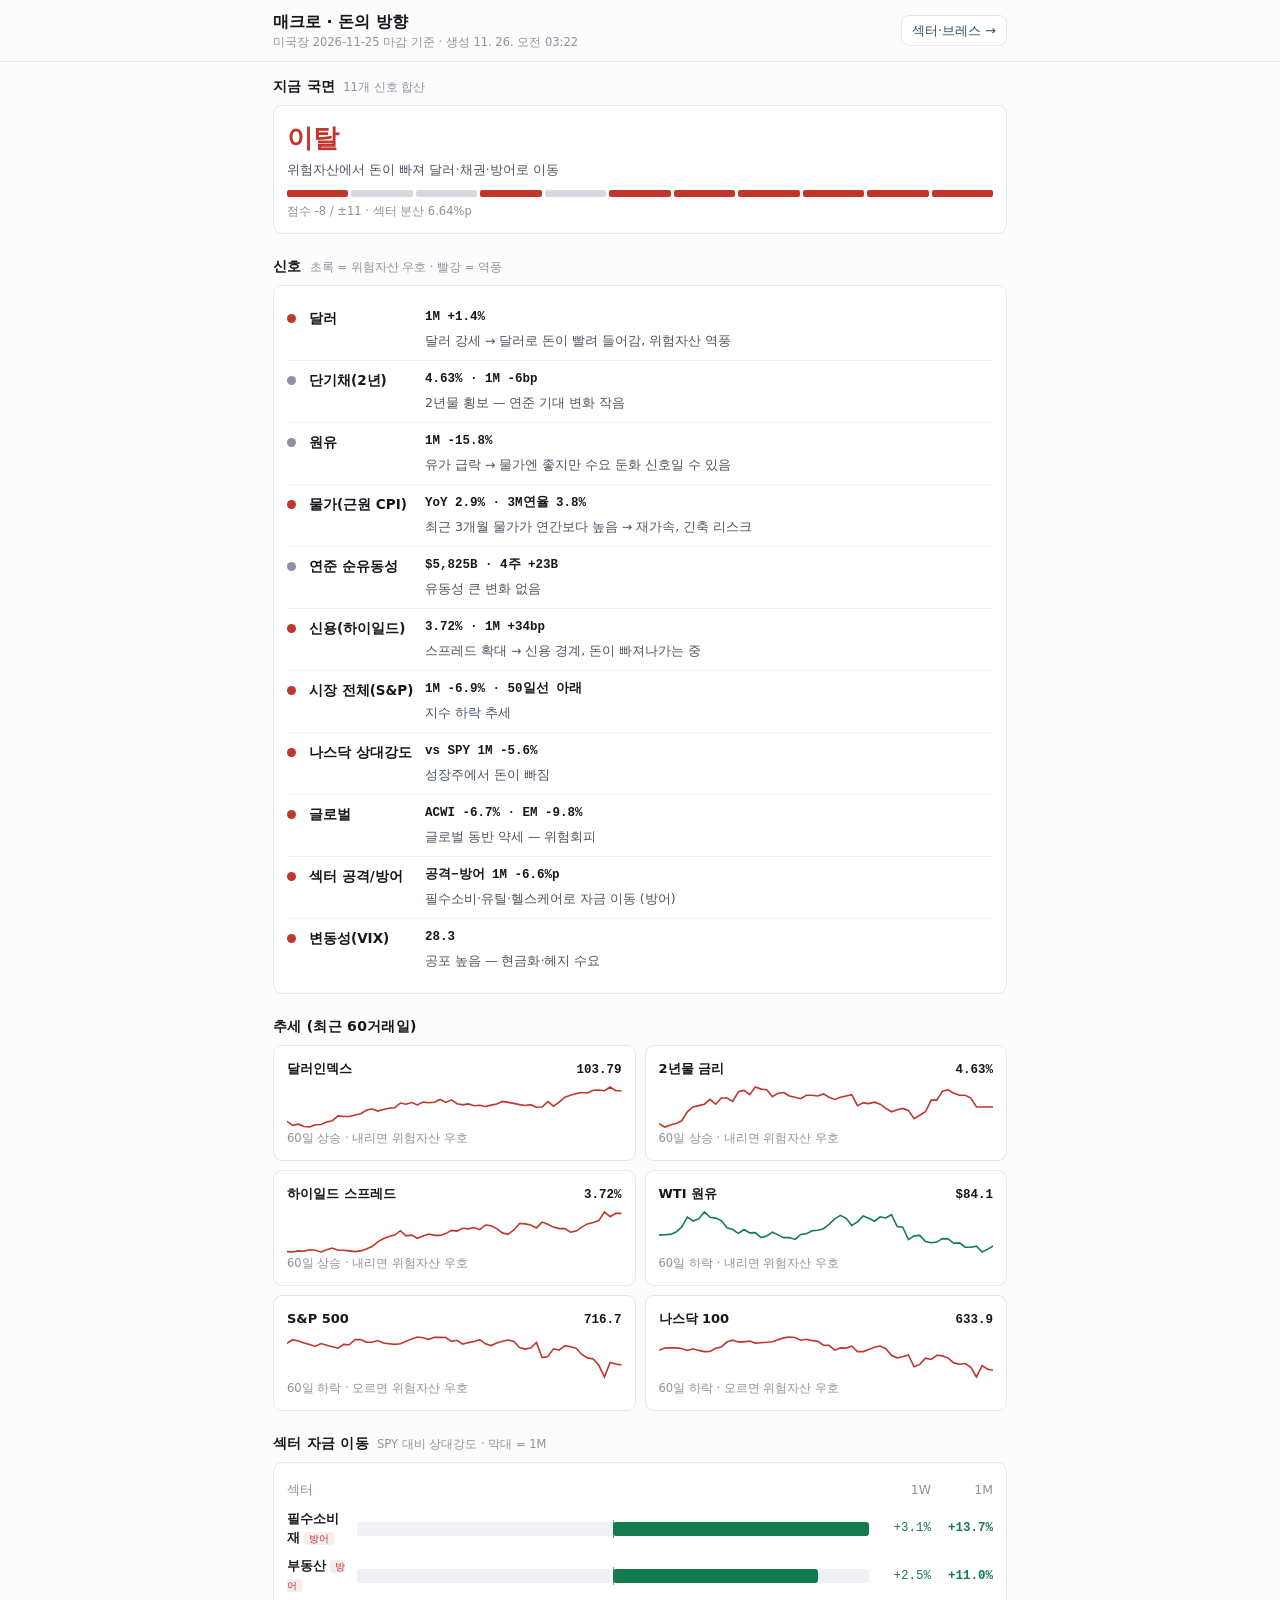
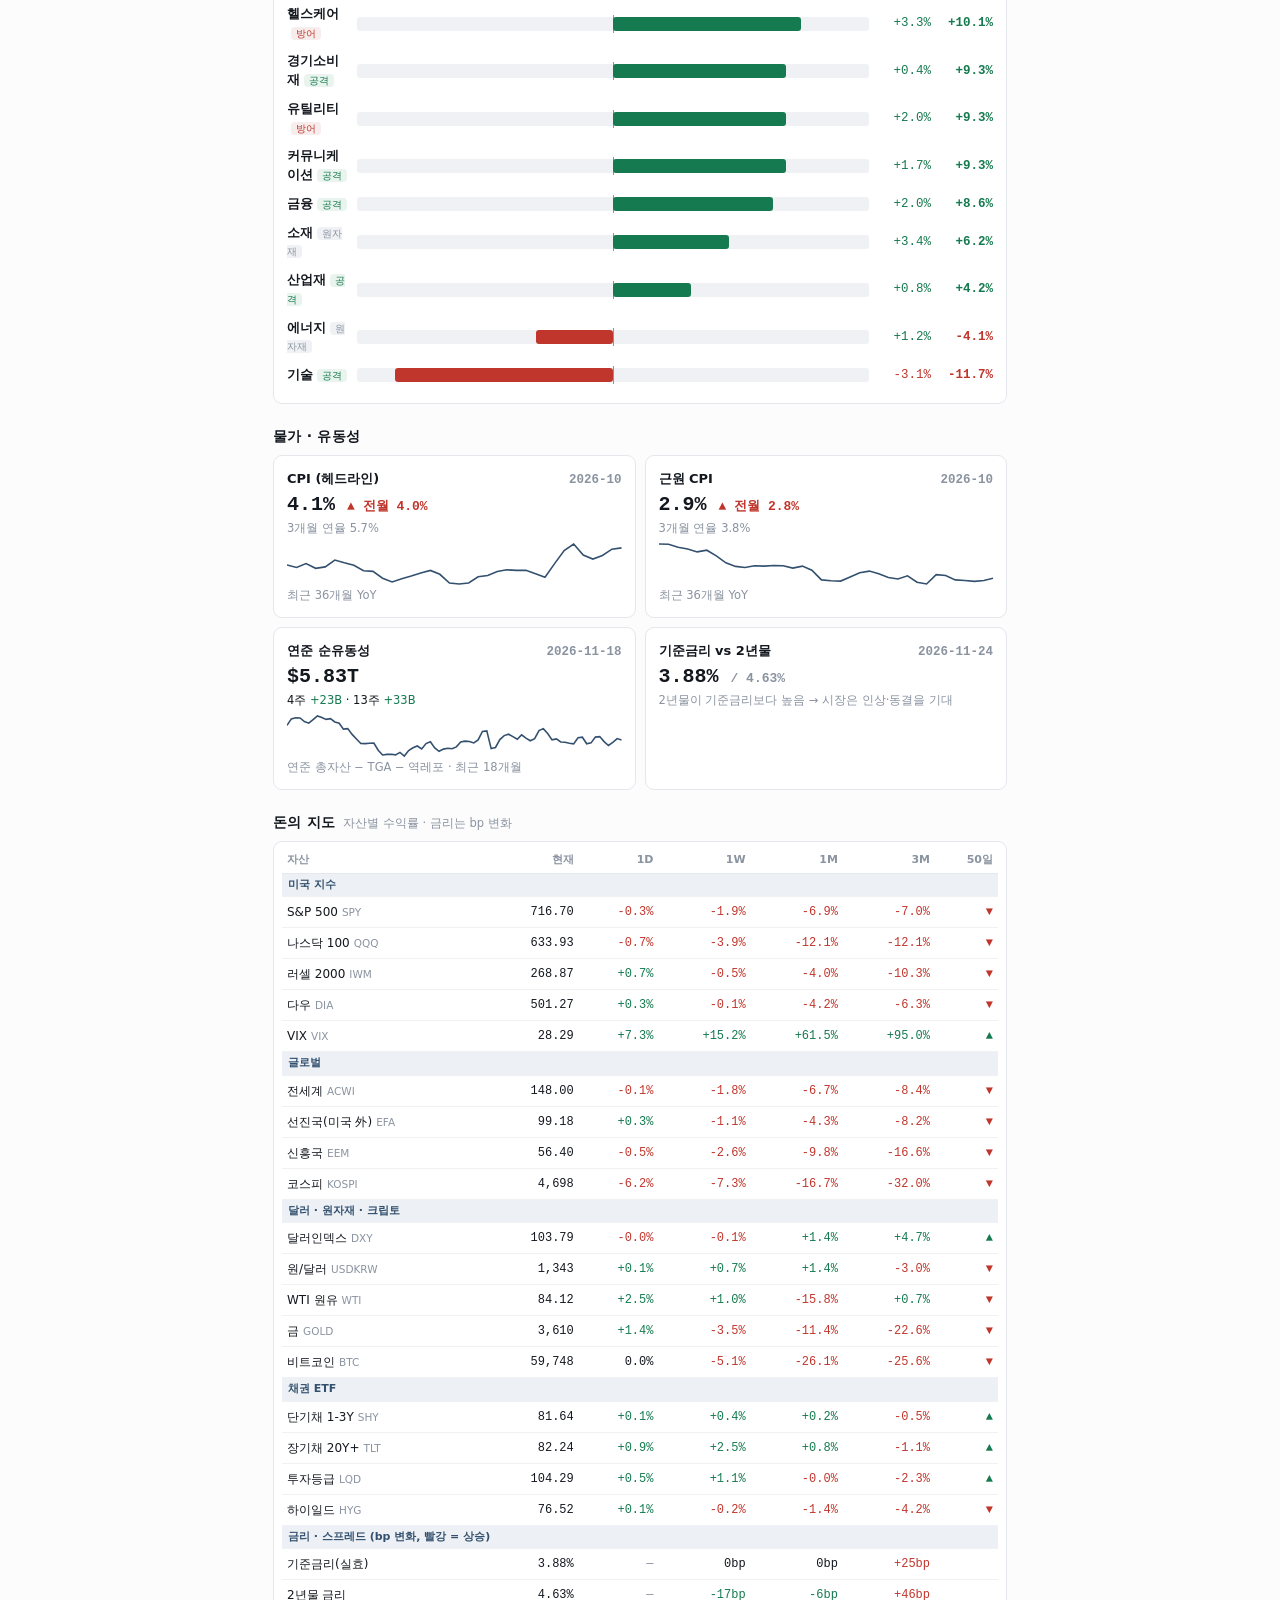
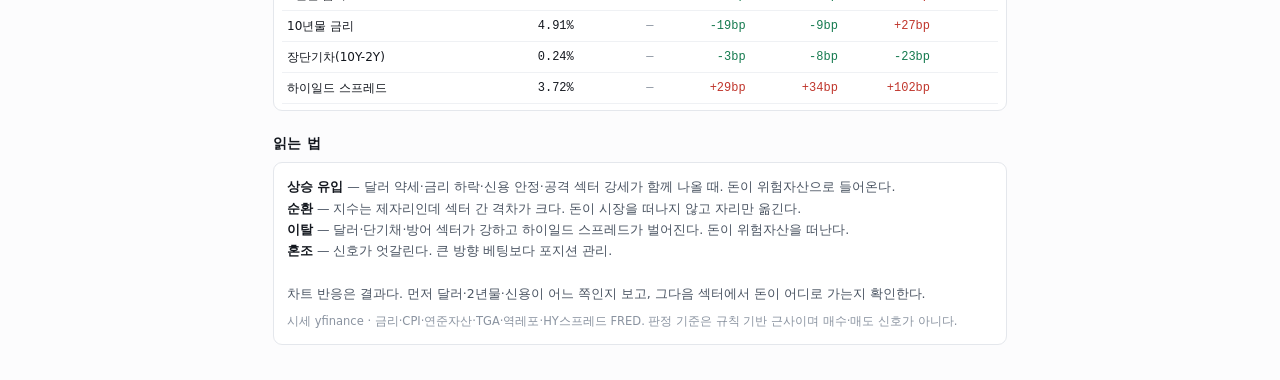
==== macro.html @ 8d8bc22a "매크로 · 돈의 방향 페이지 추가 (macro.html + macro_data.py)" ====
<!DOCTYPE html>
<html lang="ko">
<head>
<meta charset="utf-8">
<meta name="viewport" content="width=device-width, initial-scale=1, viewport-fit=cover">
<meta name="theme-color" content="#FCFCFD">
<title>매크로 · 돈의 방향</title>
<link rel="icon" href="./icon.svg" type="image/svg+xml">
<link rel="manifest" href="./manifest.json">
<link rel="apple-touch-icon" href="./apple-touch-icon.png">
<meta name="description" content="달러·금리·원유·물가·유동성·신용·지수·글로벌·섹터로 자금 유입/이탈/순환을 한눈에">
<style>
:root{--paper:#FCFCFD;--card:#FFF;--line:#E4E7EC;--line-soft:#EFF1F4;--ink:#13171E;--ink-2:#4B5563;--ink-3:#8A93A0;
--steel:#33506E;--steel-soft:#EDF1F6;--up:#157A4F;--dn:#C0362C;--amber:#B4740E;
--mono:ui-monospace,SFMono-Regular,"SF Mono","JetBrains Mono",Menlo,Consolas,monospace;
--sans:-apple-system,BlinkMacSystemFont,"Pretendard","Apple SD Gothic Neo","Noto Sans KR",system-ui,"Segoe UI",Roboto,sans-serif;--r:9px}
*{box-sizing:border-box;-webkit-tap-highlight-color:transparent}
html,body{margin:0;padding:0}
body{background:var(--paper);color:var(--ink);font-family:var(--sans);font-size:15px;line-height:1.5;padding-bottom:calc(40px + env(safe-area-inset-bottom));-webkit-font-smoothing:antialiased}
.wrap{max-width:760px;margin:0 auto;padding:0 13px}
.topbar{position:sticky;top:0;z-index:5;background:rgba(252,252,253,.92);backdrop-filter:blur(8px);border-bottom:1px solid var(--line);padding-top:env(safe-area-inset-top)}
.topbar-in{max-width:760px;margin:0 auto;padding:10px 13px;display:flex;align-items:center;gap:8px}
.title{font-weight:700;font-size:16px}.dim{color:var(--ink-3)}.xs{font-size:11.5px}.sm{font-size:13px}
.spacer{flex:1}
a.btn{font-size:13px;color:var(--steel);text-decoration:none;border:1px solid var(--line);border-radius:8px;padding:5px 10px;background:var(--card)}
.num{font-family:var(--mono);font-variant-numeric:tabular-nums}
.sec{display:flex;align-items:baseline;gap:8px;margin:22px 0 8px}.sec h2{font-size:14px;margin:0;letter-spacing:.02em}.sec .hint{font-size:11.5px;color:var(--ink-3)}
.card{background:var(--card);border:1px solid var(--line);border-radius:var(--r);padding:13px}
.regime{display:flex;gap:14px;align-items:center}
.rg-k{font-size:26px;font-weight:800;letter-spacing:-.01em}
.rg-d{font-size:13px;color:var(--ink-2);margin-top:2px}
.meter{display:flex;gap:3px;margin-top:10px}
.meter i{flex:1;height:7px;border-radius:2px;background:var(--line-soft)}
.sig{display:grid;grid-template-columns:14px 108px 1fr;gap:4px 8px;padding:9px 0;border-bottom:1px solid var(--line-soft);align-items:start}
.sig:last-child{border-bottom:0}
.dot{width:9px;height:9px;border-radius:50%;margin-top:6px}
.sig-n{font-weight:600;font-size:13.5px}.sig-v{font-family:var(--mono);font-size:12.5px;font-weight:600}.sig-w{font-size:12.5px;color:var(--ink-2);grid-column:3}
table.t{border-collapse:collapse;width:100%;font-family:var(--mono);font-size:12px;font-variant-numeric:tabular-nums;white-space:nowrap}
table.t th{font-family:var(--sans);font-weight:600;font-size:11px;color:var(--ink-3);text-align:right;padding:4px 5px;border-bottom:1px solid var(--line)}
table.t td{padding:6px 5px;border-bottom:1px solid var(--line-soft);text-align:right}
table.t td:first-child,table.t th:first-child{text-align:left;font-family:var(--sans)}
table.t tr.g td{font-family:var(--sans);font-size:11px;color:var(--steel);font-weight:700;background:var(--steel-soft);padding:3px 6px}
.nm small{color:var(--ink-3);font-size:10.5px;margin-left:4px}
.scroll{overflow-x:auto}
.up{color:var(--up)}.dn{color:var(--dn)}
.bar{display:grid;grid-template-columns:62px 1fr 54px 54px;gap:8px;align-items:center;padding:5px 0;font-size:12.5px}
.bar .tr{position:relative;height:14px;background:var(--line-soft);border-radius:3px}
.bar .tr b{position:absolute;top:0;bottom:0;border-radius:3px}
.bar .tr .mid{position:absolute;left:50%;top:-2px;bottom:-2px;width:1px;background:var(--ink-3)}
.tag{font-size:10px;padding:1px 5px;border-radius:4px;margin-left:4px}
.tag.o{background:#EAF4EE;color:var(--up)}.tag.d{background:#F7EDEC;color:var(--dn)}.tag.n{background:var(--line-soft);color:var(--ink-3)}
.grid2{display:grid;grid-template-columns:1fr 1fr;gap:9px}
@media(max-width:520px){.grid2{grid-template-columns:1fr}}
.spk{display:flex;justify-content:space-between;align-items:baseline}
.spk b{font-size:13px}.spk span{font-family:var(--mono);font-size:12.5px;font-weight:600}
svg.sp{width:100%;height:46px;display:block;margin-top:4px}
.big{font-family:var(--mono);font-size:20px;font-weight:700}
.how{font-size:12.5px;color:var(--ink-2);line-height:1.7}
.how b{color:var(--ink)}
.err{color:var(--dn);font-size:13px;margin-top:20px}
</style>
</head>
<body>
<div class="topbar"><div class="topbar-in">
  <div><div class="title">매크로 · 돈의 방향</div><div class="xs dim" id="asof">불러오는 중…</div></div>
  <div class="spacer"></div>
  <a class="btn" href="./sector-dashboard.html">섹터·브레스 →</a>
</div></div>

<div class="wrap">
  <div class="sec" style="margin-top:14px"><h2>지금 국면</h2><span class="hint">11개 신호 합산</span></div>
  <div class="card"><div class="regime"><div>
    <div class="rg-k" id="rgK">—</div><div class="rg-d" id="rgD"></div></div></div>
    <div class="meter" id="meter"></div>
    <div class="xs dim" style="margin-top:6px" id="rgS"></div>
  </div>

  <div class="sec"><h2>신호</h2><span class="hint">초록 = 위험자산 우호 · 빨강 = 역풍</span></div>
  <div class="card" id="sigs"></div>

  <div class="sec"><h2>추세 (최근 60거래일)</h2></div>
  <div class="grid2" id="sparks"></div>

  <div class="sec"><h2>섹터 자금 이동</h2><span class="hint">SPY 대비 상대강도 · 막대 = 1M</span></div>
  <div class="card" id="secs"></div>

  <div class="sec"><h2>물가 · 유동성</h2></div>
  <div class="grid2" id="infl"></div>

  <div class="sec"><h2>돈의 지도</h2><span class="hint">자산별 수익률 · 금리는 bp 변화</span></div>
  <div class="card scroll" style="padding:6px 8px"><table class="t" id="map"></table></div>

  <div class="sec"><h2>읽는 법</h2></div>
  <div class="card how">
    <b>상승 유입</b> — 달러 약세·금리 하락·신용 안정·공격 섹터 강세가 함께 나올 때. 돈이 위험자산으로 들어온다.<br>
    <b>순환</b> — 지수는 제자리인데 섹터 간 격차가 크다. 돈이 시장을 떠나지 않고 자리만 옮긴다.<br>
    <b>이탈</b> — 달러·단기채·방어 섹터가 강하고 하이일드 스프레드가 벌어진다. 돈이 위험자산을 떠난다.<br>
    <b>혼조</b> — 신호가 엇갈린다. 큰 방향 베팅보다 포지션 관리.<br><br>
    차트 반응은 결과다. 먼저 달러·2년물·신용이 어느 쪽인지 보고, 그다음 섹터에서 돈이 어디로 가는지 확인한다.
    <div class="xs dim" style="margin-top:8px">시세 yfinance · 금리·CPI·연준자산·TGA·역레포·HY스프레드 FRED. 판정 기준은 규칙 기반 근사이며 매수·매도 신호가 아니다.</div>
  </div>
  <div id="err"></div>
</div>

<script>
const $=s=>document.querySelector(s);
const isN=v=>typeof v==="number"&&isFinite(v);
const pc=(v,d=1)=>isN(v)?(v>0?"+":"")+v.toFixed(d)+"%":"—";
const bp=v=>isN(v)?(v>0?"+":"")+v+"bp":"—";
const cls=v=>isN(v)?(v>0?"up":v<0?"dn":""):"";
const COL={1:"var(--up)",0:"var(--ink-3)","-1":"var(--dn)"};
const NM={SPY:"S&P 500",QQQ:"나스닥 100",IWM:"러셀 2000",DIA:"다우",ACWI:"전세계",EFA:"선진국(미국 外)",EEM:"신흥국",KOSPI:"코스피",
  DXY:"달러인덱스",USDKRW:"원/달러",WTI:"WTI 원유",GOLD:"금",BTC:"비트코인",SHY:"단기채 1-3Y",TLT:"장기채 20Y+",HYG:"하이일드",LQD:"투자등급",VIX:"VIX",
  XLK:"기술",XLC:"커뮤니케이션",XLY:"경기소비재",XLP:"필수소비재",XLE:"에너지",XLF:"금융",XLV:"헬스케어",XLI:"산업재",XLB:"소재",XLRE:"부동산",XLU:"유틸리티",
  US2Y:"2년물 금리",US10Y:"10년물 금리",CURVE:"장단기차(10Y-2Y)",FFR:"기준금리(실효)",HYOAS:"하이일드 스프레드"};
const OFF=["XLK","XLY","XLC","XLF","XLI"],DEF=["XLP","XLU","XLV","XLRE"];

function spark(arr,color){
  const v=arr.filter(isN); if(v.length<2) return "";
  const mn=Math.min(...v),mx=Math.max(...v),w=300,h=46,r=mx-mn||1;
  const pts=arr.map((x,i)=>isN(x)?`${(i/(arr.length-1)*w).toFixed(1)},${(h-3-(x-mn)/r*(h-6)).toFixed(1)}`:null).filter(Boolean).join(" ");
  return `<svg class="sp" viewBox="0 0 ${w} ${h}" preserveAspectRatio="none"><polyline points="${pts}" fill="none" stroke="${color}" stroke-width="1.6" vector-effect="non-scaling-stroke"/></svg>`;
}

function render(m){
  $("#asof").textContent=`미국장 ${m.asof} 마감 기준 · 생성 ${new Date(m.generated).toLocaleString("ko-KR",{month:"numeric",day:"numeric",hour:"2-digit",minute:"2-digit"})}`;
  const rc={"상승 유입":"var(--up)","이탈":"var(--dn)","순환":"var(--amber)","혼조":"var(--ink-2)"}[m.regime]||"var(--ink)";
  $("#rgK").textContent=m.regime; $("#rgK").style.color=rc; $("#rgD").textContent=m.regime_desc;
  $("#rgS").textContent=`점수 ${m.score>0?"+":""}${m.score} / ±${m.max} · 섹터 분산 ${m.dispersion}%p`;
  $("#meter").innerHTML=m.signals.map(s=>`<i style="background:${COL[s.s]};opacity:${s.s?1:.35}" title="${s.n}"></i>`).join("");
  $("#sigs").innerHTML=m.signals.map(s=>`<div class="sig"><span class="dot" style="background:${COL[s.s]}"></span>
    <span class="sig-n">${s.n}</span><span class="sig-v">${s.v}</span><span class="sig-w">${s.why}</span></div>`).join("");

  // 스파크라인
  const S=m.series,tail=a=>(a||[]).slice(-60);
  const sp=[["DXY","달러인덱스",x=>x.toFixed(2),false],["US2Y","2년물 금리",x=>x.toFixed(2)+"%",false],["HYOAS","하이일드 스프레드",x=>x.toFixed(2)+"%",false],
            ["WTI","WTI 원유",x=>"$"+x.toFixed(1),false],["SPY","S&P 500",x=>x.toFixed(1),true],["QQQ","나스닥 100",x=>x.toFixed(1),true]];
  $("#sparks").innerHTML=sp.map(([k,n,f,riskUp])=>{
    const a=tail(S[k]),v=a.filter(isN); if(!v.length) return "";
    const last=v[v.length-1],first=v[0],up=last>=first, good=riskUp?up:!up;
    return `<div class="card"><div class="spk"><b>${n}</b><span>${f(last)}</span></div>${spark(a,good?"var(--up)":"var(--dn)")}
      <div class="xs dim">60일 ${up?"상승":"하락"} · ${riskUp?"오르면":"내리면"} 위험자산 우호</div></div>`;}).join("");

  // 섹터
  const R=m.sector_rank, mx=Math.max(4,...R.map(r=>Math.abs(r.m1)));
  $("#secs").innerHTML=`<div class="bar xs dim"><span>섹터</span><span></span><span style="text-align:right">1W</span><span style="text-align:right">1M</span></div>`+
    R.map(r=>{const w=Math.abs(r.m1)/mx*50,left=r.m1>=0?50:50-w,tg=OFF.includes(r.s)?'<span class="tag o">공격</span>':DEF.includes(r.s)?'<span class="tag d">방어</span>':'<span class="tag n">원자재</span>';
    return `<div class="bar"><span><b>${NM[r.s]||r.s}</b>${tg}</span><span class="tr"><span class="mid"></span><b style="left:${left}%;width:${w}%;background:${r.m1>=0?"var(--up)":"var(--dn)"}"></b></span>
      <span class="num ${cls(r.w1)}" style="text-align:right">${pc(r.w1)}</span><span class="num ${cls(r.m1)}" style="text-align:right;font-weight:700">${pc(r.m1)}</span></div>`;}).join("");

  // 물가·유동성
  let h="";
  for(const [k,n] of [["CPI","CPI (헤드라인)"],["CORE","근원 CPI"]]){
    const c=m.infl?.[k]; if(!c) continue;
    h+=`<div class="card"><div class="spk"><b>${n}</b><span class="xs dim">${c.m}</span></div>
      <div class="big">${c.yoy.toFixed(1)}% <span class="sm ${c.yoy<c.yoy_prev?"up":c.yoy>c.yoy_prev?"dn":""}">${c.yoy<c.yoy_prev?"▼":c.yoy>c.yoy_prev?"▲":"–"} 전월 ${c.yoy_prev.toFixed(1)}%</span></div>
      <div class="xs dim">3개월 연율 ${c.a3.toFixed(1)}%</div>${spark(c.hist.map(x=>x.yoy),"var(--steel)")}<div class="xs dim">최근 36개월 YoY</div></div>`;
  }
  const L=m.liq; if(L) h+=`<div class="card"><div class="spk"><b>연준 순유동성</b><span class="xs dim">${L.d}</span></div>
      <div class="big">$${(L.v/1000).toFixed(2)}T</div><div class="xs">4주 <span class="${cls(L.w4)}">${L.w4>0?"+":""}${L.w4}B</span> · 13주 <span class="${cls(L.w13)}">${L.w13>0?"+":""}${L.w13}B</span></div>
      ${spark(L.hist.map(x=>x.v),"var(--steel)")}<div class="xs dim">연준 총자산 − TGA − 역레포 · 최근 18개월</div></div>`;
  const F=m.rates?.FFR; if(F) h+=`<div class="card"><div class="spk"><b>기준금리 vs 2년물</b><span class="xs dim">${F.d}</span></div>
      <div class="big">${F.px.toFixed(2)}% <span class="sm dim">/ ${m.rates.US2Y?.px.toFixed(2)}%</span></div>
      <div class="xs dim">2년물이 기준금리보다 ${m.rates.US2Y&&m.rates.US2Y.px<F.px?"낮음 → 시장은 인하를 기대":"높음 → 시장은 인상·동결을 기대"}</div></div>`;
  $("#infl").innerHTML=h;

  // 돈의 지도
  const Q=m.q, row=k=>{const r=Q[k]; if(!r) return "";
    return `<tr><td class="nm">${NM[k]||k}<small>${k}</small></td><td>${r.px>=1000?r.px.toLocaleString("en-US",{maximumFractionDigits:0}):r.px.toFixed(2)}</td>
    ${["d1","w1","m1","m3"].map(p=>`<td class="${cls(r[p])}">${pc(r[p])}</td>`).join("")}<td>${r.a50==null?"":r.a50?'<span class="up">▲</span>':'<span class="dn">▼</span>'}</td></tr>`;};
  const rrow=k=>{const r=m.rates?.[k]; if(!r) return "";
    return `<tr><td class="nm">${NM[k]}</td><td>${r.px.toFixed(2)}%</td><td class="dim">—</td>${["w1","m1","m3"].map(p=>`<td class="${isN(r[p])?(r[p]>0?"dn":r[p]<0?"up":""):""}">${bp(r[p])}</td>`).join("")}<td></td></tr>`;};
  const G=(t,ks,f=row)=>`<tr class="g"><td colspan="7">${t}</td></tr>`+ks.map(f).join("");
  $("#map").innerHTML=`<tr><th>자산</th><th>현재</th><th>1D</th><th>1W</th><th>1M</th><th>3M</th><th>50일</th></tr>`+
    G("미국 지수",["SPY","QQQ","IWM","DIA","VIX"])+G("글로벌",["ACWI","EFA","EEM","KOSPI"])+
    G("달러 · 원자재 · 크립토",["DXY","USDKRW","WTI","GOLD","BTC"])+G("채권 ETF",["SHY","TLT","LQD","HYG"])+
    G("금리 · 스프레드 (bp 변화, 빨강 = 상승)",["FFR","US2Y","US10Y","CURVE","HYOAS"],rrow);
}

(async()=>{
  try{
    const r=await fetch("./data.json?t="+Date.now(),{cache:"no-store"});
    const j=await r.json();
    if(!j.macro) throw new Error("매크로 데이터가 아직 없습니다. 다음 자동 갱신 후 채워집니다.");
    render(j.macro);
  }catch(e){ $("#err").innerHTML=`<div class="err">${e.message}</div>`; $("#asof").textContent="데이터 없음"; }
})();
</script>
</body>
</html>
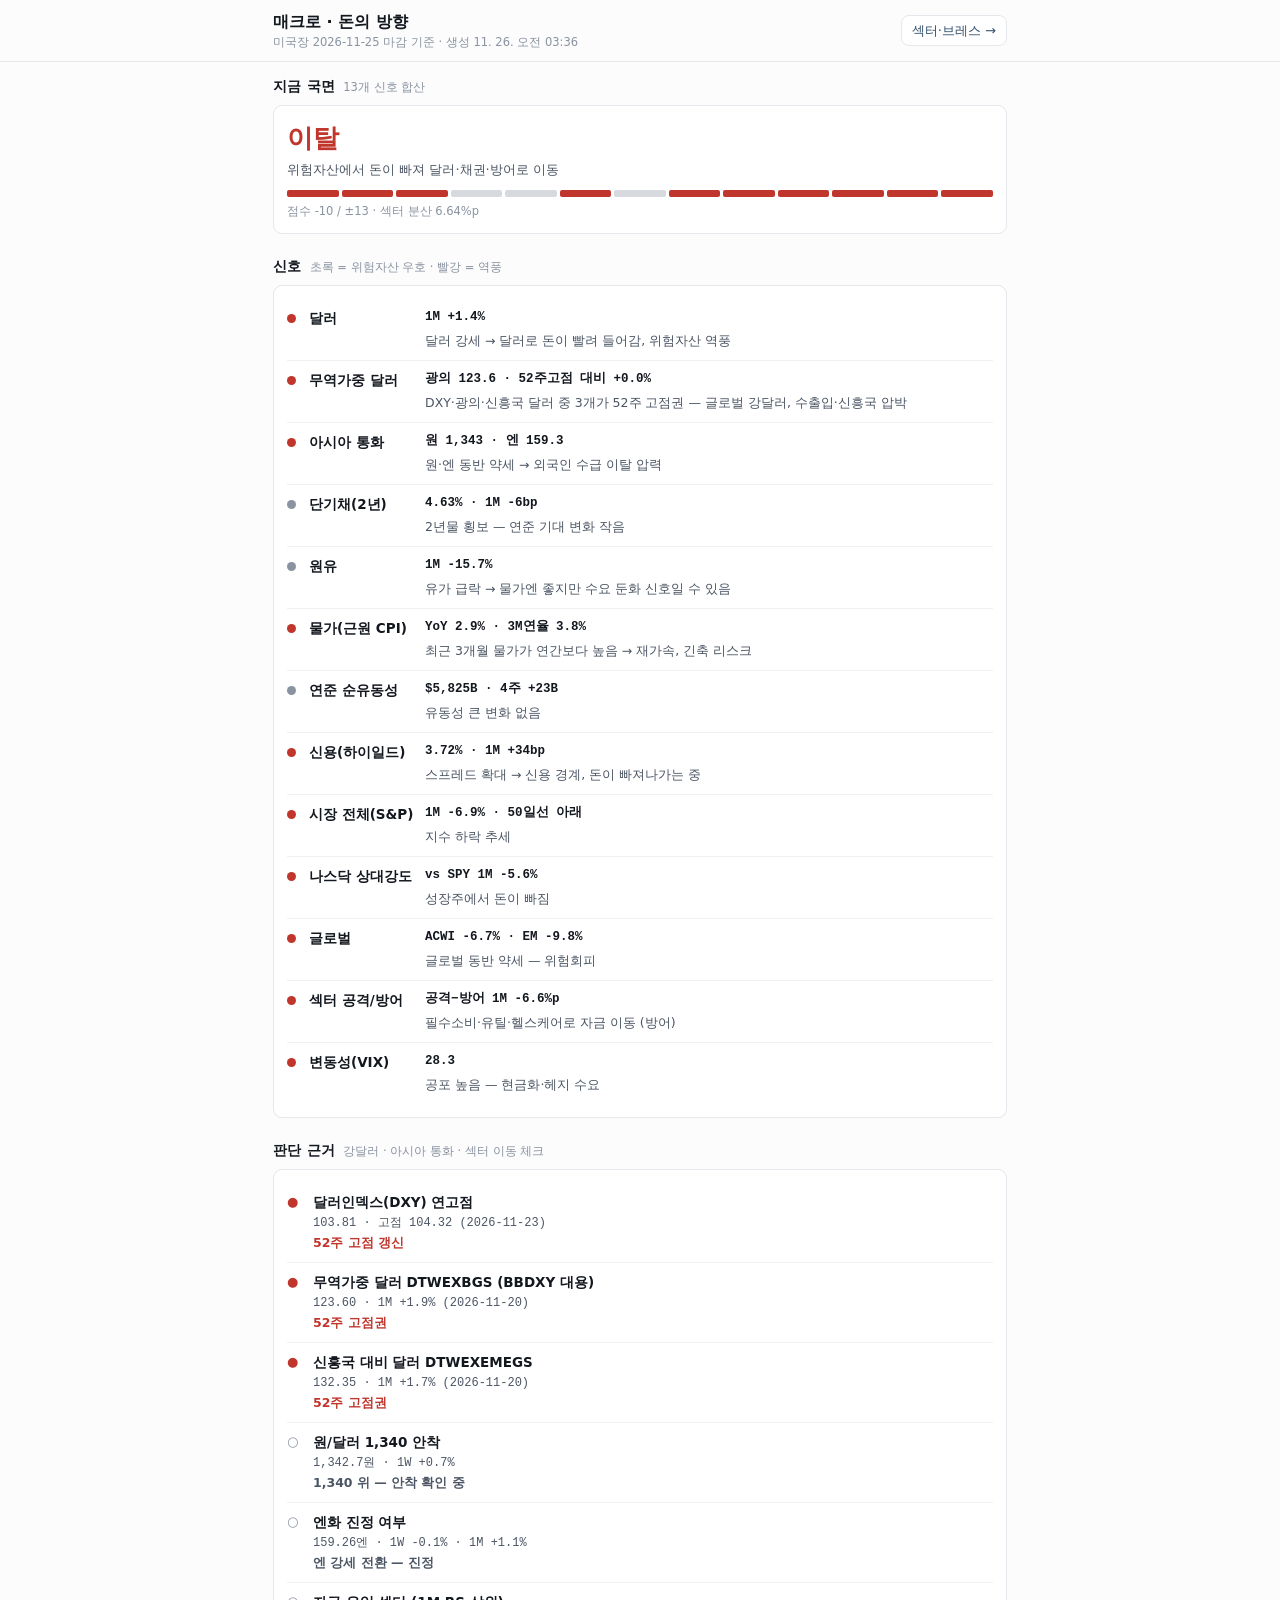
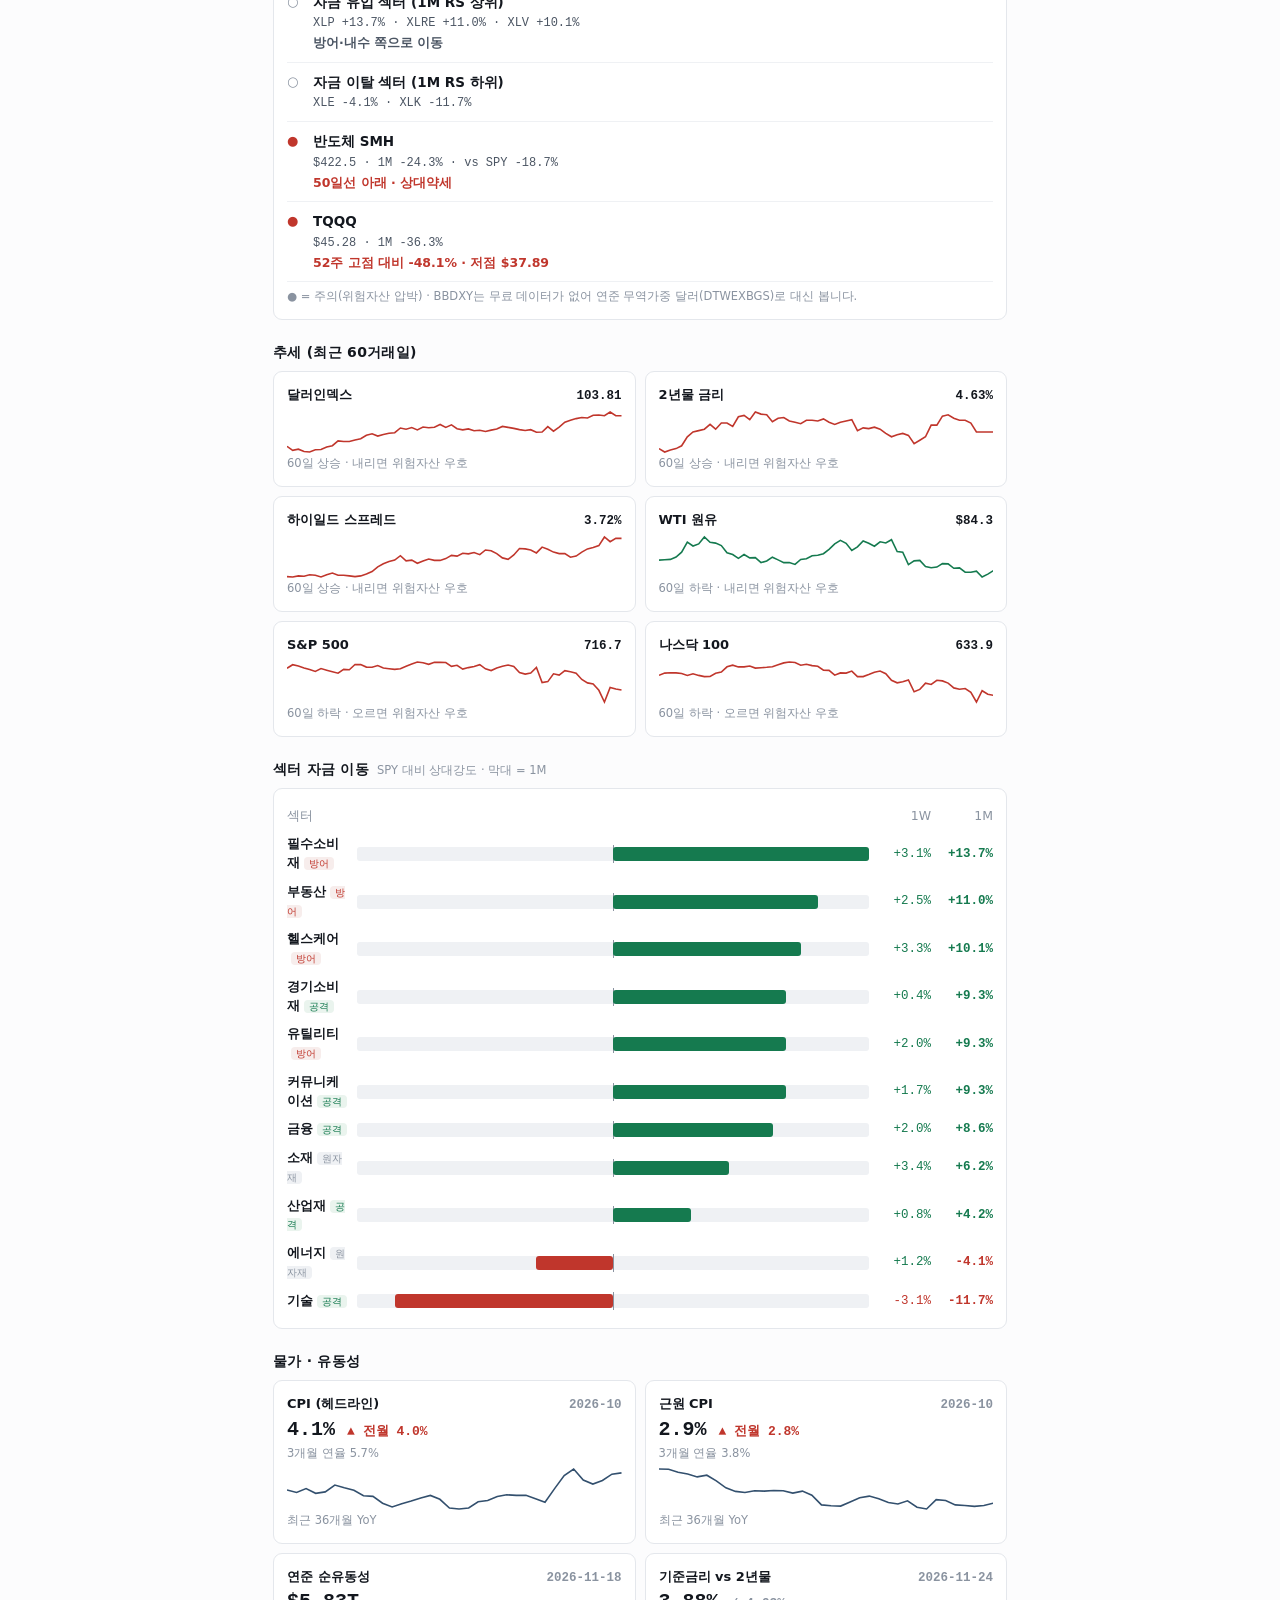
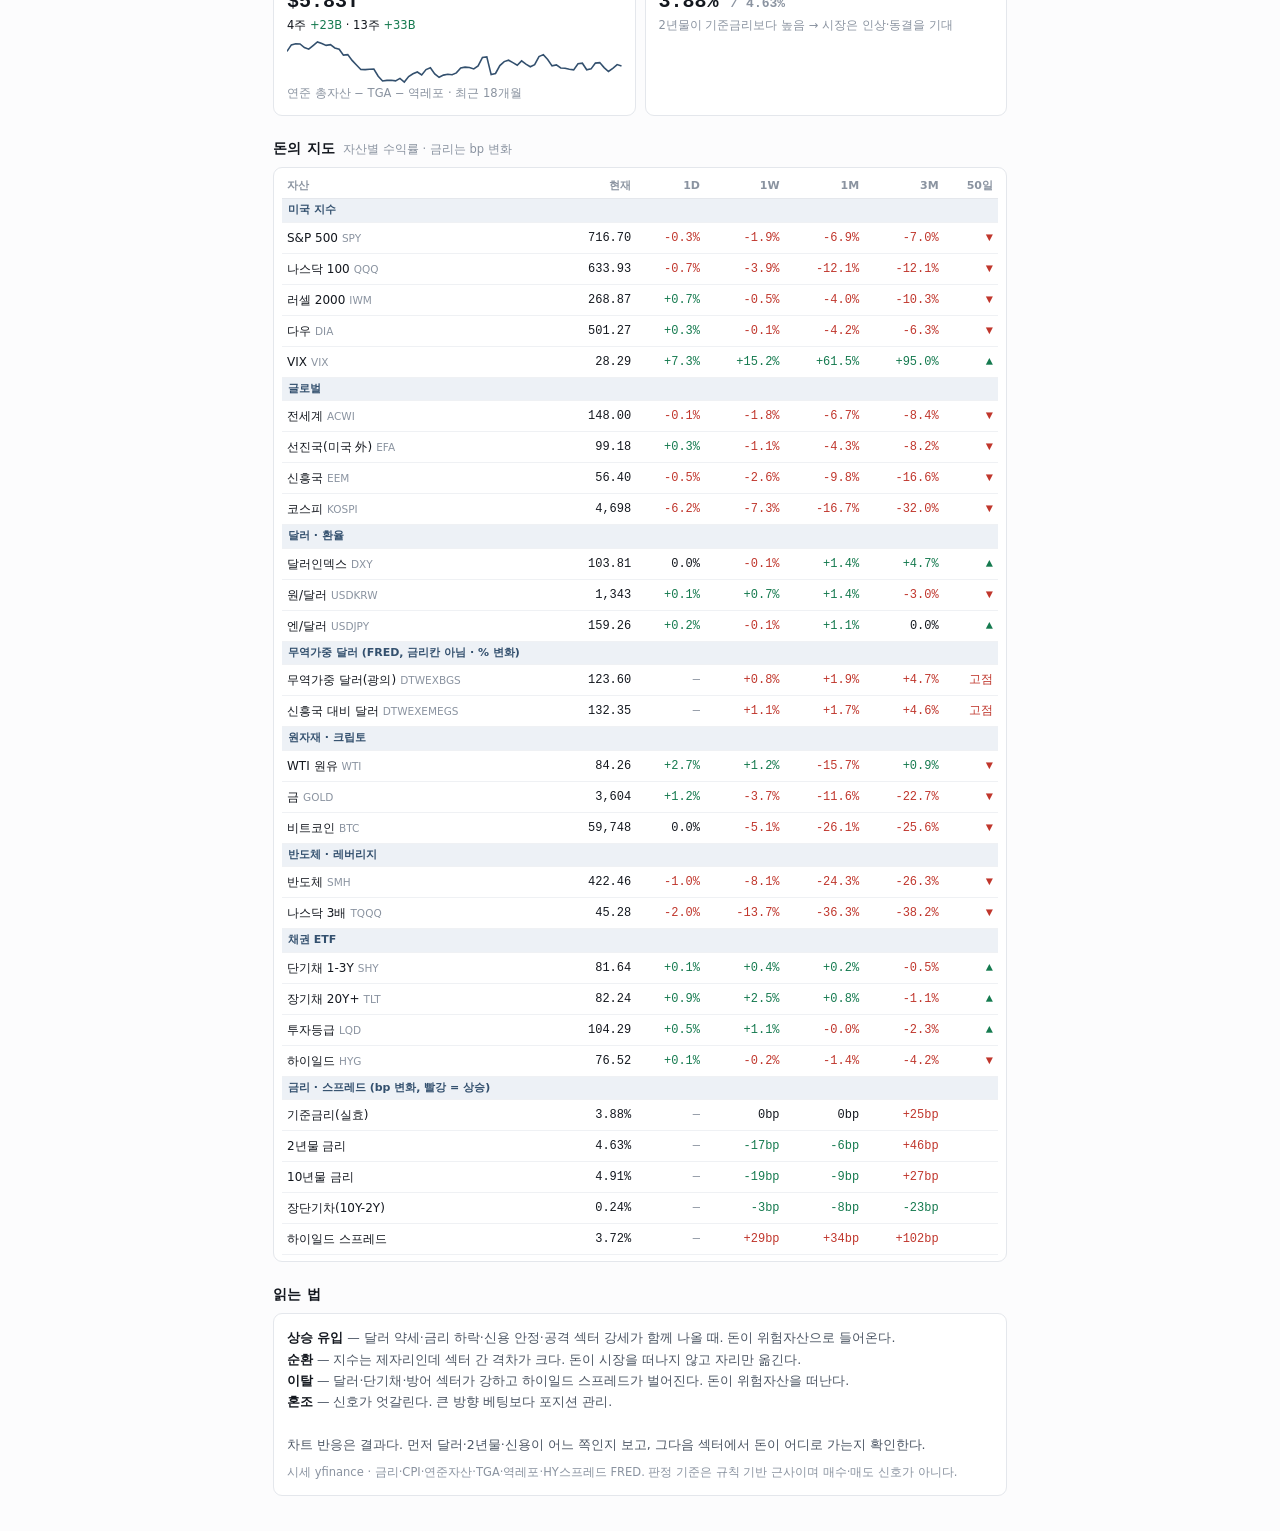
==== commit c01e5cf0: "매크로: 판단 근거(강달러 3종 52주고점·원/달러 1,340·엔화·섹터 유입/이탈·SMH·TQQQ) + 무역가중 달러·아시아 통화 신호" ====
--- a/macro.html
+++ b/macro.html
@@ -54,6 +54,9 @@
 .spk{display:flex;justify-content:space-between;align-items:baseline}
 .spk b{font-size:13px}.spk span{font-family:var(--mono);font-size:12.5px;font-weight:600}
 svg.sp{width:100%;height:46px;display:block;margin-top:4px}
+.ck{display:grid;grid-template-columns:18px 1fr;gap:2px 8px;padding:9px 0;border-bottom:1px solid var(--line-soft)}
+.ck:last-child{border-bottom:0}.ck-i{font-size:13px;line-height:20px}.ck-n{font-weight:600;font-size:13.5px}
+.ck-v{grid-column:2;font-family:var(--mono);font-size:12px;color:var(--ink-2)}.ck-t{grid-column:2;font-size:12.5px;font-weight:600}
 .big{font-family:var(--mono);font-size:20px;font-weight:700}
 .how{font-size:12.5px;color:var(--ink-2);line-height:1.7}
 .how b{color:var(--ink)}
@@ -68,7 +71,7 @@
 </div></div>
 
 <div class="wrap">
-  <div class="sec" style="margin-top:14px"><h2>지금 국면</h2><span class="hint">11개 신호 합산</span></div>
+  <div class="sec" style="margin-top:14px"><h2>지금 국면</h2><span class="hint" id="nsig">신호 합산</span></div>
   <div class="card"><div class="regime"><div>
     <div class="rg-k" id="rgK">—</div><div class="rg-d" id="rgD"></div></div></div>
     <div class="meter" id="meter"></div>
@@ -77,6 +80,9 @@
 
   <div class="sec"><h2>신호</h2><span class="hint">초록 = 위험자산 우호 · 빨강 = 역풍</span></div>
   <div class="card" id="sigs"></div>
+
+  <div class="sec"><h2>판단 근거</h2><span class="hint">강달러 · 아시아 통화 · 섹터 이동 체크</span></div>
+  <div class="card" id="checks"></div>
 
   <div class="sec"><h2>추세 (최근 60거래일)</h2></div>
   <div class="grid2" id="sparks"></div>
@@ -109,7 +115,7 @@
 const bp=v=>isN(v)?(v>0?"+":"")+v+"bp":"—";
 const cls=v=>isN(v)?(v>0?"up":v<0?"dn":""):"";
 const COL={1:"var(--up)",0:"var(--ink-3)","-1":"var(--dn)"};
-const NM={SPY:"S&P 500",QQQ:"나스닥 100",IWM:"러셀 2000",DIA:"다우",ACWI:"전세계",EFA:"선진국(미국 外)",EEM:"신흥국",KOSPI:"코스피",
+const NM={SPY:"S&P 500",QQQ:"나스닥 100",IWM:"러셀 2000",DIA:"다우",ACWI:"전세계",EFA:"선진국(미국 外)",EEM:"신흥국",KOSPI:"코스피",USDJPY:"엔/달러",SMH:"반도체",TQQQ:"나스닥 3배",BROAD:"무역가중 달러(광의)",EMUSD:"신흥국 대비 달러",
   DXY:"달러인덱스",USDKRW:"원/달러",WTI:"WTI 원유",GOLD:"금",BTC:"비트코인",SHY:"단기채 1-3Y",TLT:"장기채 20Y+",HYG:"하이일드",LQD:"투자등급",VIX:"VIX",
   XLK:"기술",XLC:"커뮤니케이션",XLY:"경기소비재",XLP:"필수소비재",XLE:"에너지",XLF:"금융",XLV:"헬스케어",XLI:"산업재",XLB:"소재",XLRE:"부동산",XLU:"유틸리티",
   US2Y:"2년물 금리",US10Y:"10년물 금리",CURVE:"장단기차(10Y-2Y)",FFR:"기준금리(실효)",HYOAS:"하이일드 스프레드"};
@@ -127,6 +133,10 @@
   const rc={"상승 유입":"var(--up)","이탈":"var(--dn)","순환":"var(--amber)","혼조":"var(--ink-2)"}[m.regime]||"var(--ink)";
   $("#rgK").textContent=m.regime; $("#rgK").style.color=rc; $("#rgD").textContent=m.regime_desc;
   $("#rgS").textContent=`점수 ${m.score>0?"+":""}${m.score} / ±${m.max} · 섹터 분산 ${m.dispersion}%p`;
+  $("#nsig").textContent=m.max+"개 신호 합산";
+  $("#checks").innerHTML=(m.checks||[]).map(c=>`<div class="ck"><span class="ck-i" style="color:${c.a?"var(--dn)":"var(--ink-3)"}">${c.a?"●":"○"}</span>
+    <span class="ck-n">${c.n}</span><span class="ck-v">${c.v}</span>${c.t?`<span class="ck-t" style="color:${c.a?"var(--dn)":"var(--ink-2)"}">${c.t}</span>`:""}</div>`).join("")+
+    `<div class="xs dim" style="margin-top:6px">● = 주의(위험자산 압박) · BBDXY는 무료 데이터가 없어 연준 무역가중 달러(DTWEXBGS)로 대신 봅니다.</div>`;
   $("#meter").innerHTML=m.signals.map(s=>`<i style="background:${COL[s.s]};opacity:${s.s?1:.35}" title="${s.n}"></i>`).join("");
   $("#sigs").innerHTML=m.signals.map(s=>`<div class="sig"><span class="dot" style="background:${COL[s.s]}"></span>
     <span class="sig-n">${s.n}</span><span class="sig-v">${s.v}</span><span class="sig-w">${s.why}</span></div>`).join("");
@@ -170,10 +180,13 @@
     ${["d1","w1","m1","m3"].map(p=>`<td class="${cls(r[p])}">${pc(r[p])}</td>`).join("")}<td>${r.a50==null?"":r.a50?'<span class="up">▲</span>':'<span class="dn">▼</span>'}</td></tr>`;};
   const rrow=k=>{const r=m.rates?.[k]; if(!r) return "";
     return `<tr><td class="nm">${NM[k]}</td><td>${r.px.toFixed(2)}%</td><td class="dim">—</td>${["w1","m1","m3"].map(p=>`<td class="${isN(r[p])?(r[p]>0?"dn":r[p]<0?"up":""):""}">${bp(r[p])}</td>`).join("")}<td></td></tr>`;};
+  const frow=k=>{const r=m.fx?.[k]; if(!r) return "";
+    return `<tr><td class="nm">${NM[k]}<small>${k==="BROAD"?"DTWEXBGS":"DTWEXEMEGS"}</small></td><td>${r.px.toFixed(2)}</td><td class="dim">—</td>${["w1","m1","m3"].map(p=>`<td class="${isN(r[p])?(r[p]>0?"dn":r[p]<0?"up":""):""}">${pc(r[p])}</td>`).join("")}<td>${r.h52?.near?'<span class="dn">고점</span>':""}</td></tr>`;};
   const G=(t,ks,f=row)=>`<tr class="g"><td colspan="7">${t}</td></tr>`+ks.map(f).join("");
   $("#map").innerHTML=`<tr><th>자산</th><th>현재</th><th>1D</th><th>1W</th><th>1M</th><th>3M</th><th>50일</th></tr>`+
     G("미국 지수",["SPY","QQQ","IWM","DIA","VIX"])+G("글로벌",["ACWI","EFA","EEM","KOSPI"])+
-    G("달러 · 원자재 · 크립토",["DXY","USDKRW","WTI","GOLD","BTC"])+G("채권 ETF",["SHY","TLT","LQD","HYG"])+
+    G("달러 · 환율",["DXY","USDKRW","USDJPY"])+G("무역가중 달러 (FRED, 금리칸 아님 · % 변화)",["BROAD","EMUSD"],frow)+
+    G("원자재 · 크립토",["WTI","GOLD","BTC"])+G("반도체 · 레버리지",["SMH","TQQQ"])+G("채권 ETF",["SHY","TLT","LQD","HYG"])+
     G("금리 · 스프레드 (bp 변화, 빨강 = 상승)",["FFR","US2Y","US10Y","CURVE","HYOAS"],rrow);
 }
 
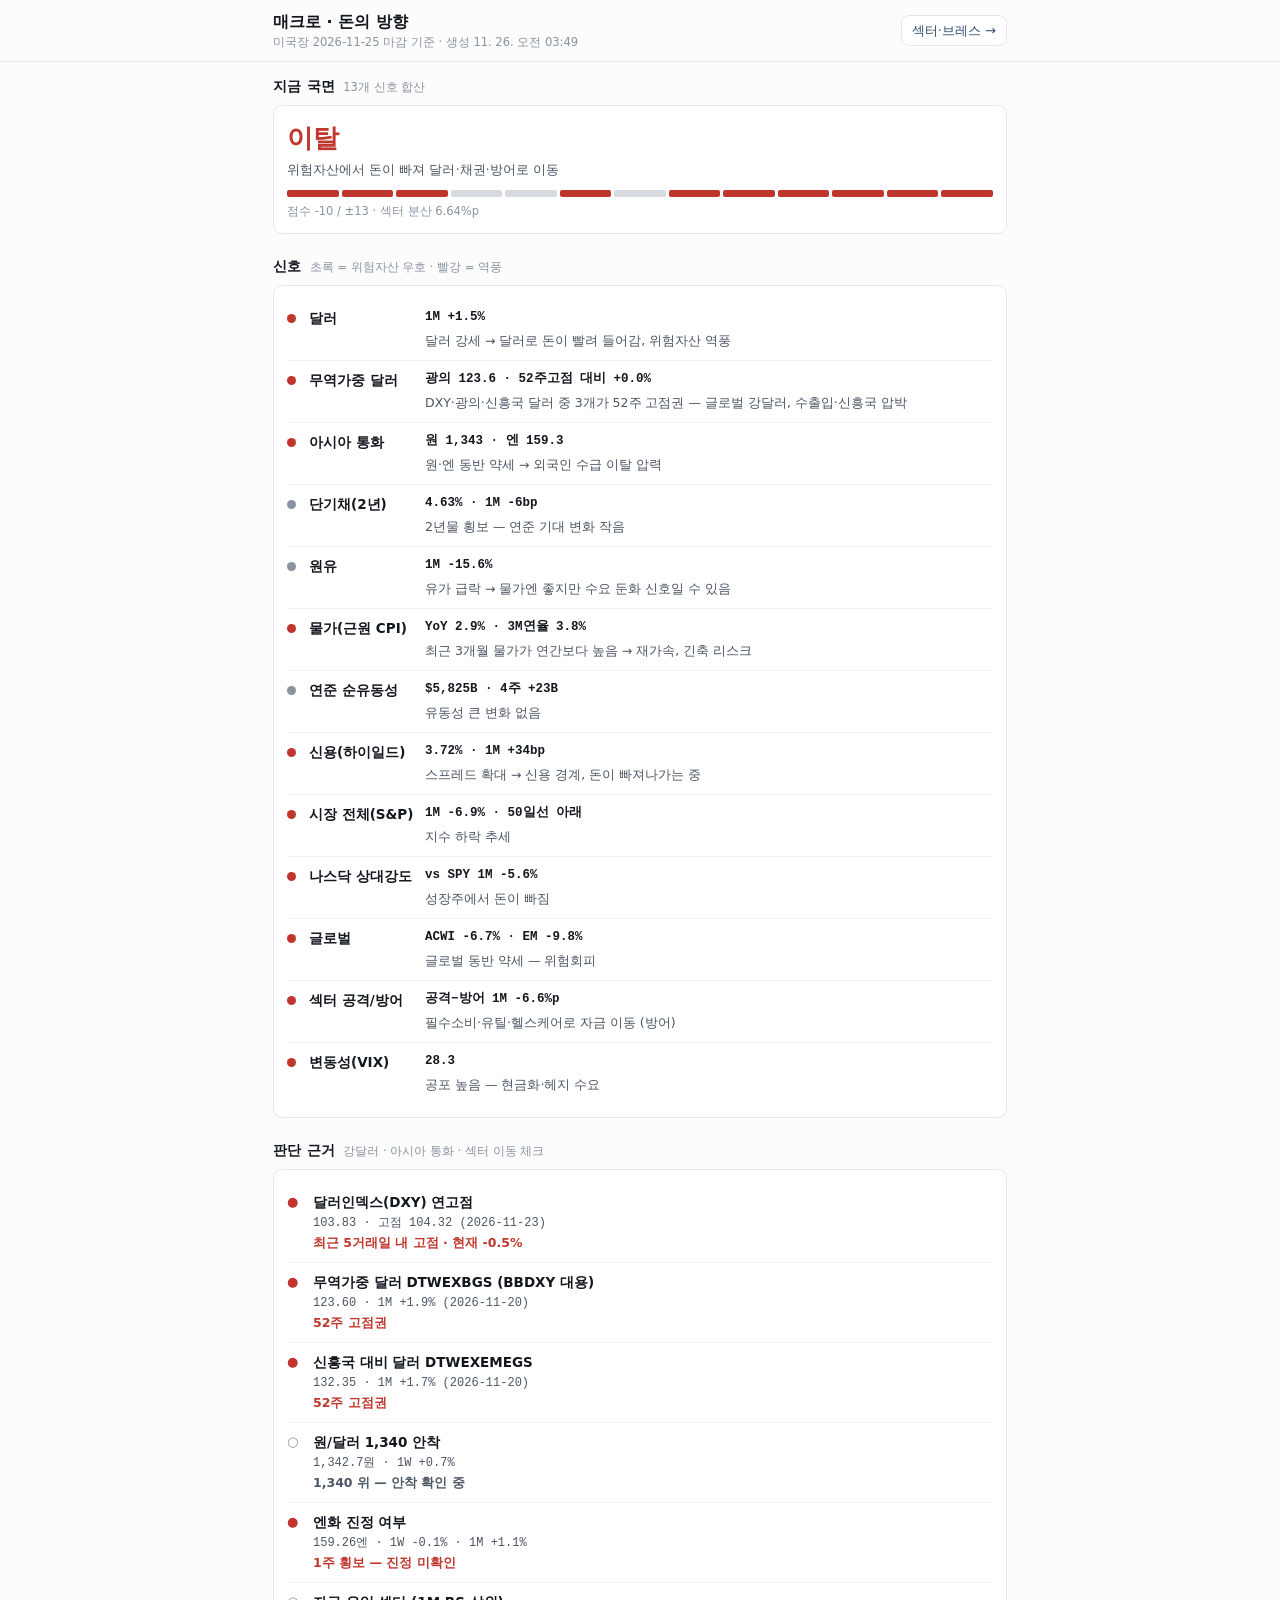
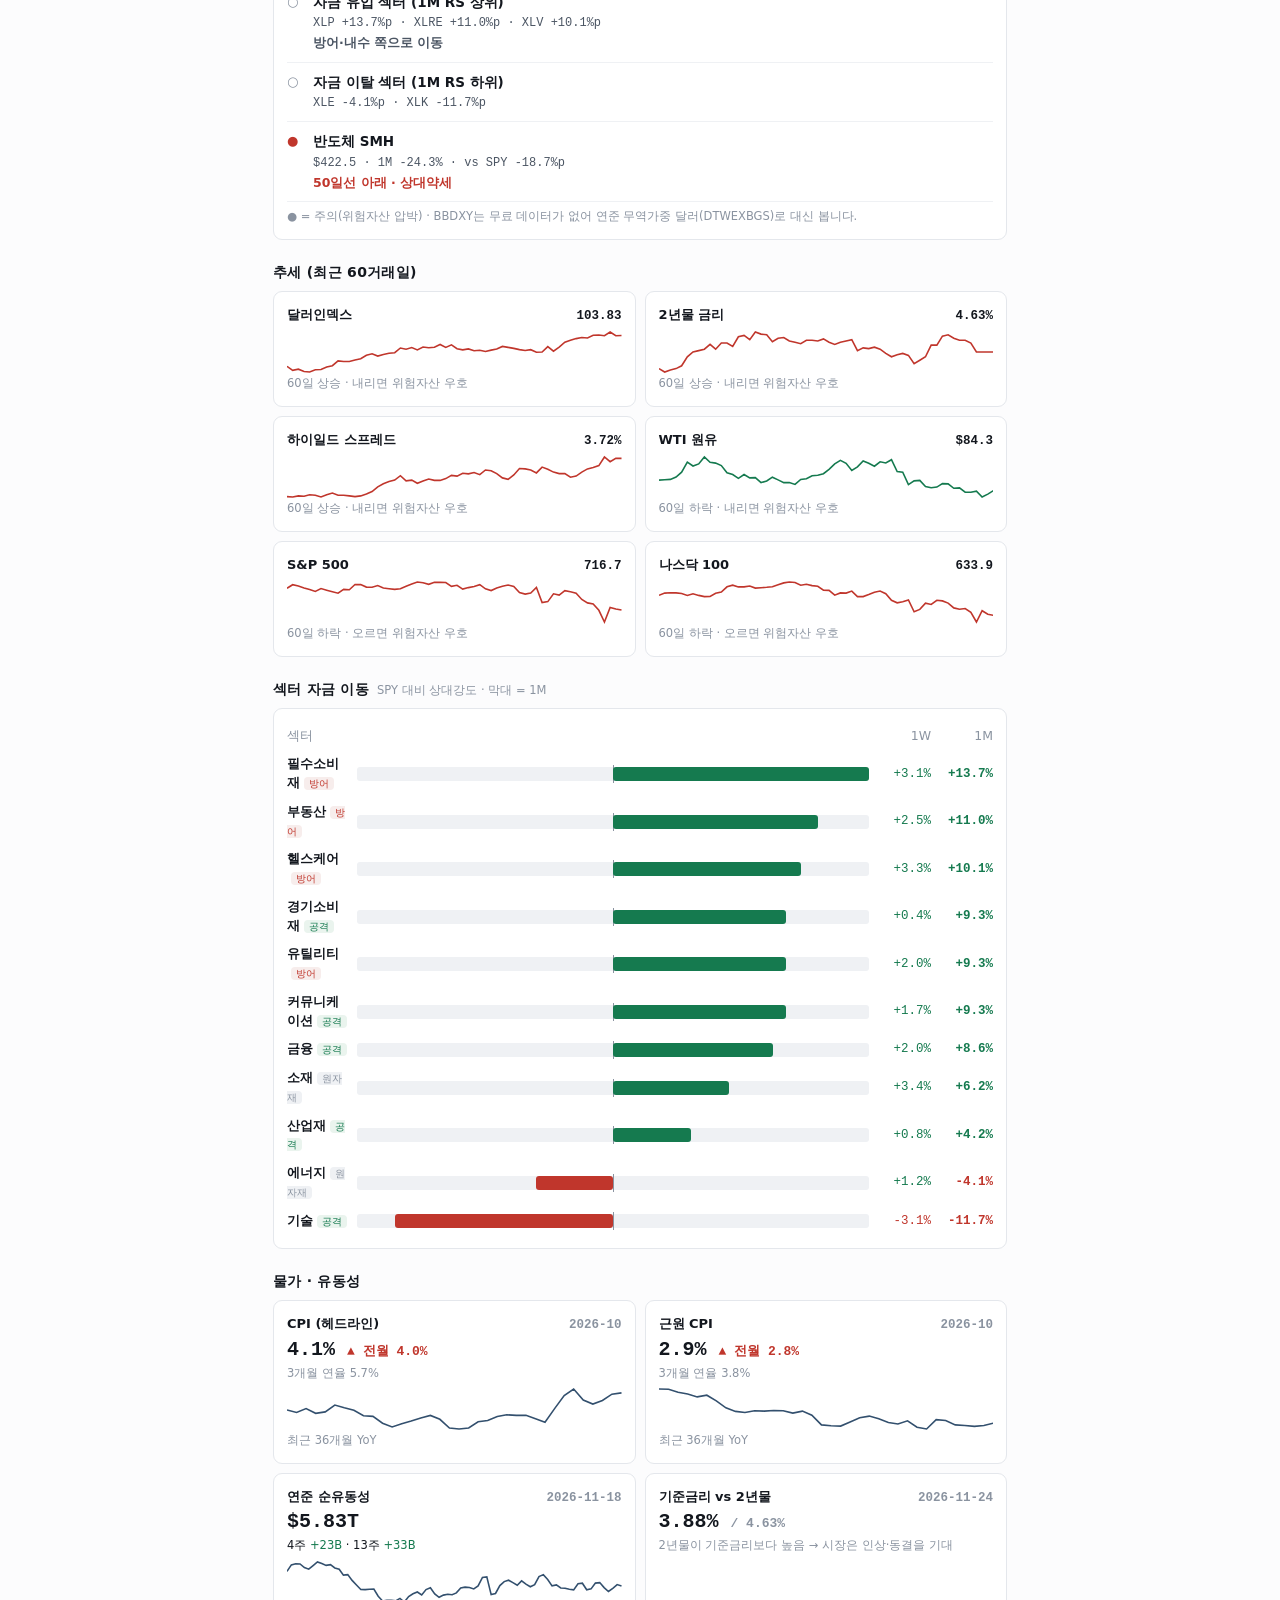
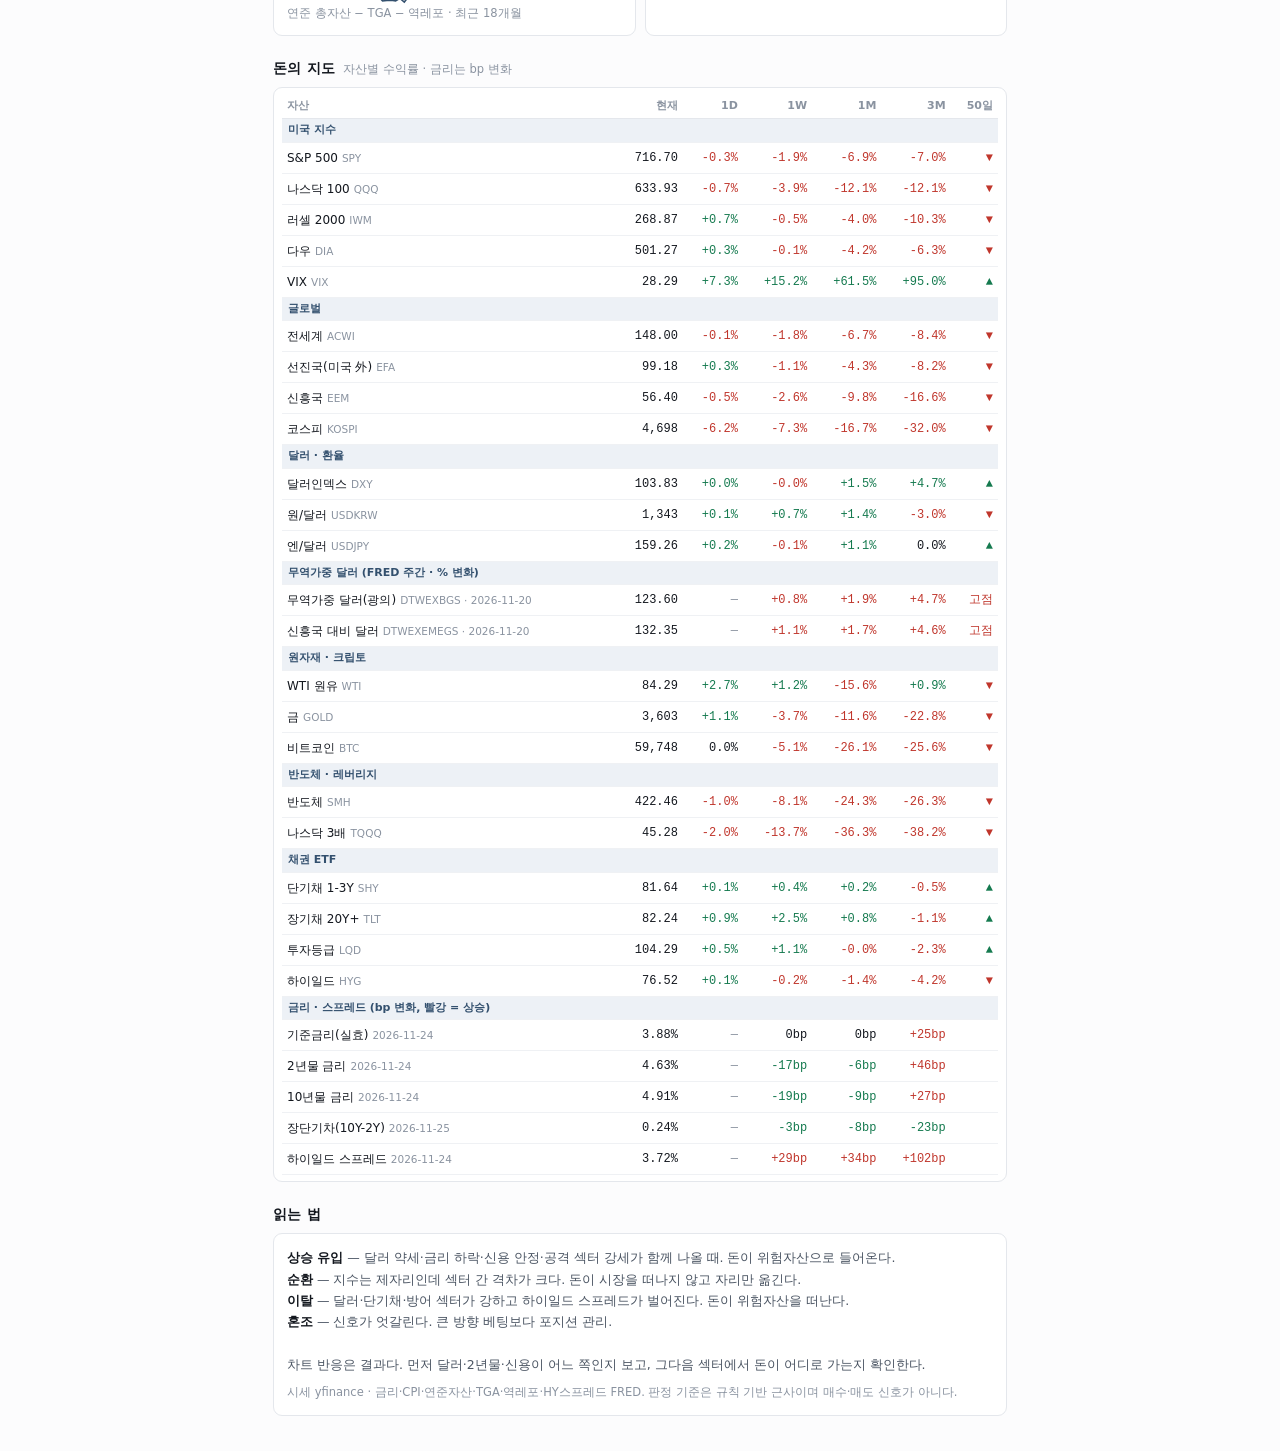
==== commit 40ef8de6: "매크로 검수: DXY 고점 라벨, 엔화 진정 기준(1W ≤-1%), RS 단위 %p, 금리·FRED 기준일 표시" ====
--- a/macro.html
+++ b/macro.html
@@ -179,13 +179,13 @@
     return `<tr><td class="nm">${NM[k]||k}<small>${k}</small></td><td>${r.px>=1000?r.px.toLocaleString("en-US",{maximumFractionDigits:0}):r.px.toFixed(2)}</td>
     ${["d1","w1","m1","m3"].map(p=>`<td class="${cls(r[p])}">${pc(r[p])}</td>`).join("")}<td>${r.a50==null?"":r.a50?'<span class="up">▲</span>':'<span class="dn">▼</span>'}</td></tr>`;};
   const rrow=k=>{const r=m.rates?.[k]; if(!r) return "";
-    return `<tr><td class="nm">${NM[k]}</td><td>${r.px.toFixed(2)}%</td><td class="dim">—</td>${["w1","m1","m3"].map(p=>`<td class="${isN(r[p])?(r[p]>0?"dn":r[p]<0?"up":""):""}">${bp(r[p])}</td>`).join("")}<td></td></tr>`;};
+    return `<tr><td class="nm">${NM[k]}<small>${r.d||""}</small></td><td>${r.px.toFixed(2)}%</td><td class="dim">—</td>${["w1","m1","m3"].map(p=>`<td class="${isN(r[p])?(r[p]>0?"dn":r[p]<0?"up":""):""}">${bp(r[p])}</td>`).join("")}<td></td></tr>`;};
   const frow=k=>{const r=m.fx?.[k]; if(!r) return "";
-    return `<tr><td class="nm">${NM[k]}<small>${k==="BROAD"?"DTWEXBGS":"DTWEXEMEGS"}</small></td><td>${r.px.toFixed(2)}</td><td class="dim">—</td>${["w1","m1","m3"].map(p=>`<td class="${isN(r[p])?(r[p]>0?"dn":r[p]<0?"up":""):""}">${pc(r[p])}</td>`).join("")}<td>${r.h52?.near?'<span class="dn">고점</span>':""}</td></tr>`;};
+    return `<tr><td class="nm">${NM[k]}<small>${k==="BROAD"?"DTWEXBGS":"DTWEXEMEGS"} · ${r.d}</small></td><td>${r.px.toFixed(2)}</td><td class="dim">—</td>${["w1","m1","m3"].map(p=>`<td class="${isN(r[p])?(r[p]>0?"dn":r[p]<0?"up":""):""}">${pc(r[p])}</td>`).join("")}<td>${r.h52?.near?'<span class="dn">고점</span>':""}</td></tr>`;};
   const G=(t,ks,f=row)=>`<tr class="g"><td colspan="7">${t}</td></tr>`+ks.map(f).join("");
   $("#map").innerHTML=`<tr><th>자산</th><th>현재</th><th>1D</th><th>1W</th><th>1M</th><th>3M</th><th>50일</th></tr>`+
     G("미국 지수",["SPY","QQQ","IWM","DIA","VIX"])+G("글로벌",["ACWI","EFA","EEM","KOSPI"])+
-    G("달러 · 환율",["DXY","USDKRW","USDJPY"])+G("무역가중 달러 (FRED, 금리칸 아님 · % 변화)",["BROAD","EMUSD"],frow)+
+    G("달러 · 환율",["DXY","USDKRW","USDJPY"])+G("무역가중 달러 (FRED 주간 · % 변화)",["BROAD","EMUSD"],frow)+
     G("원자재 · 크립토",["WTI","GOLD","BTC"])+G("반도체 · 레버리지",["SMH","TQQQ"])+G("채권 ETF",["SHY","TLT","LQD","HYG"])+
     G("금리 · 스프레드 (bp 변화, 빨강 = 상승)",["FFR","US2Y","US10Y","CURVE","HYOAS"],rrow);
 }
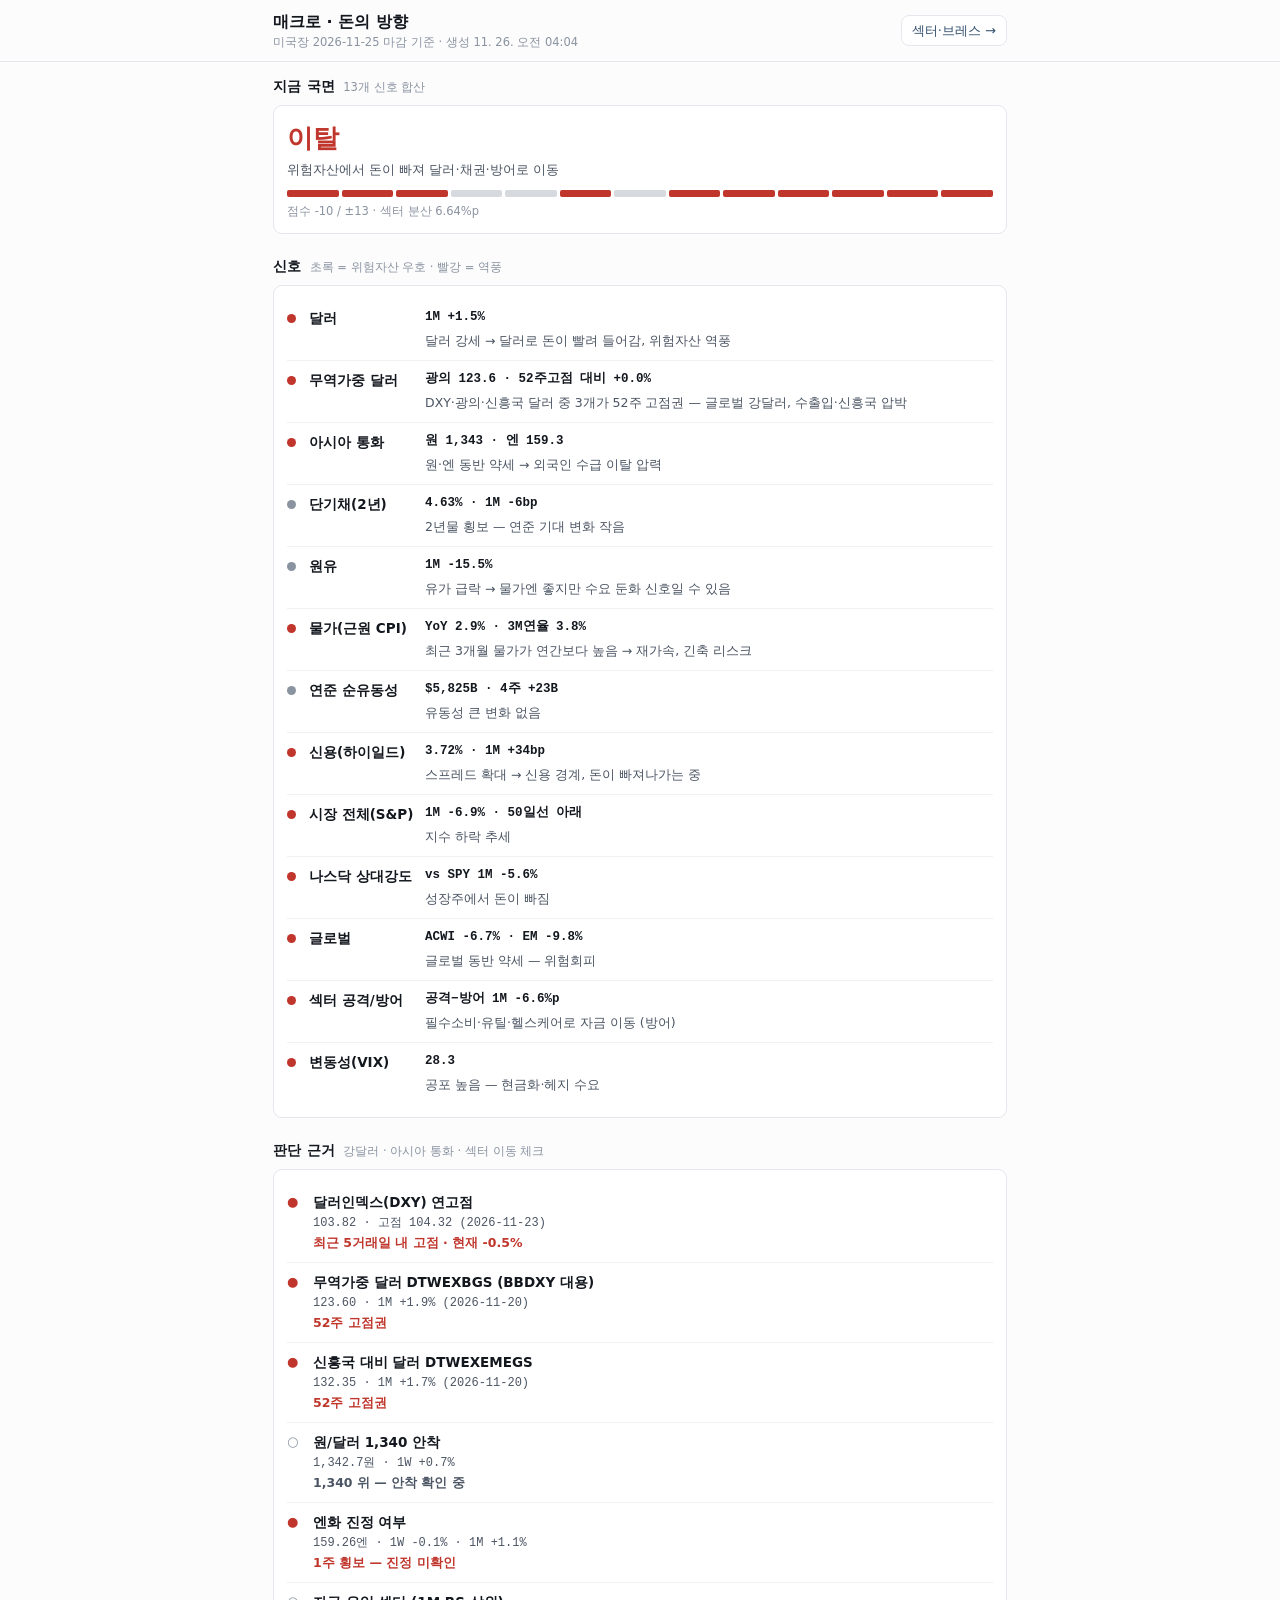
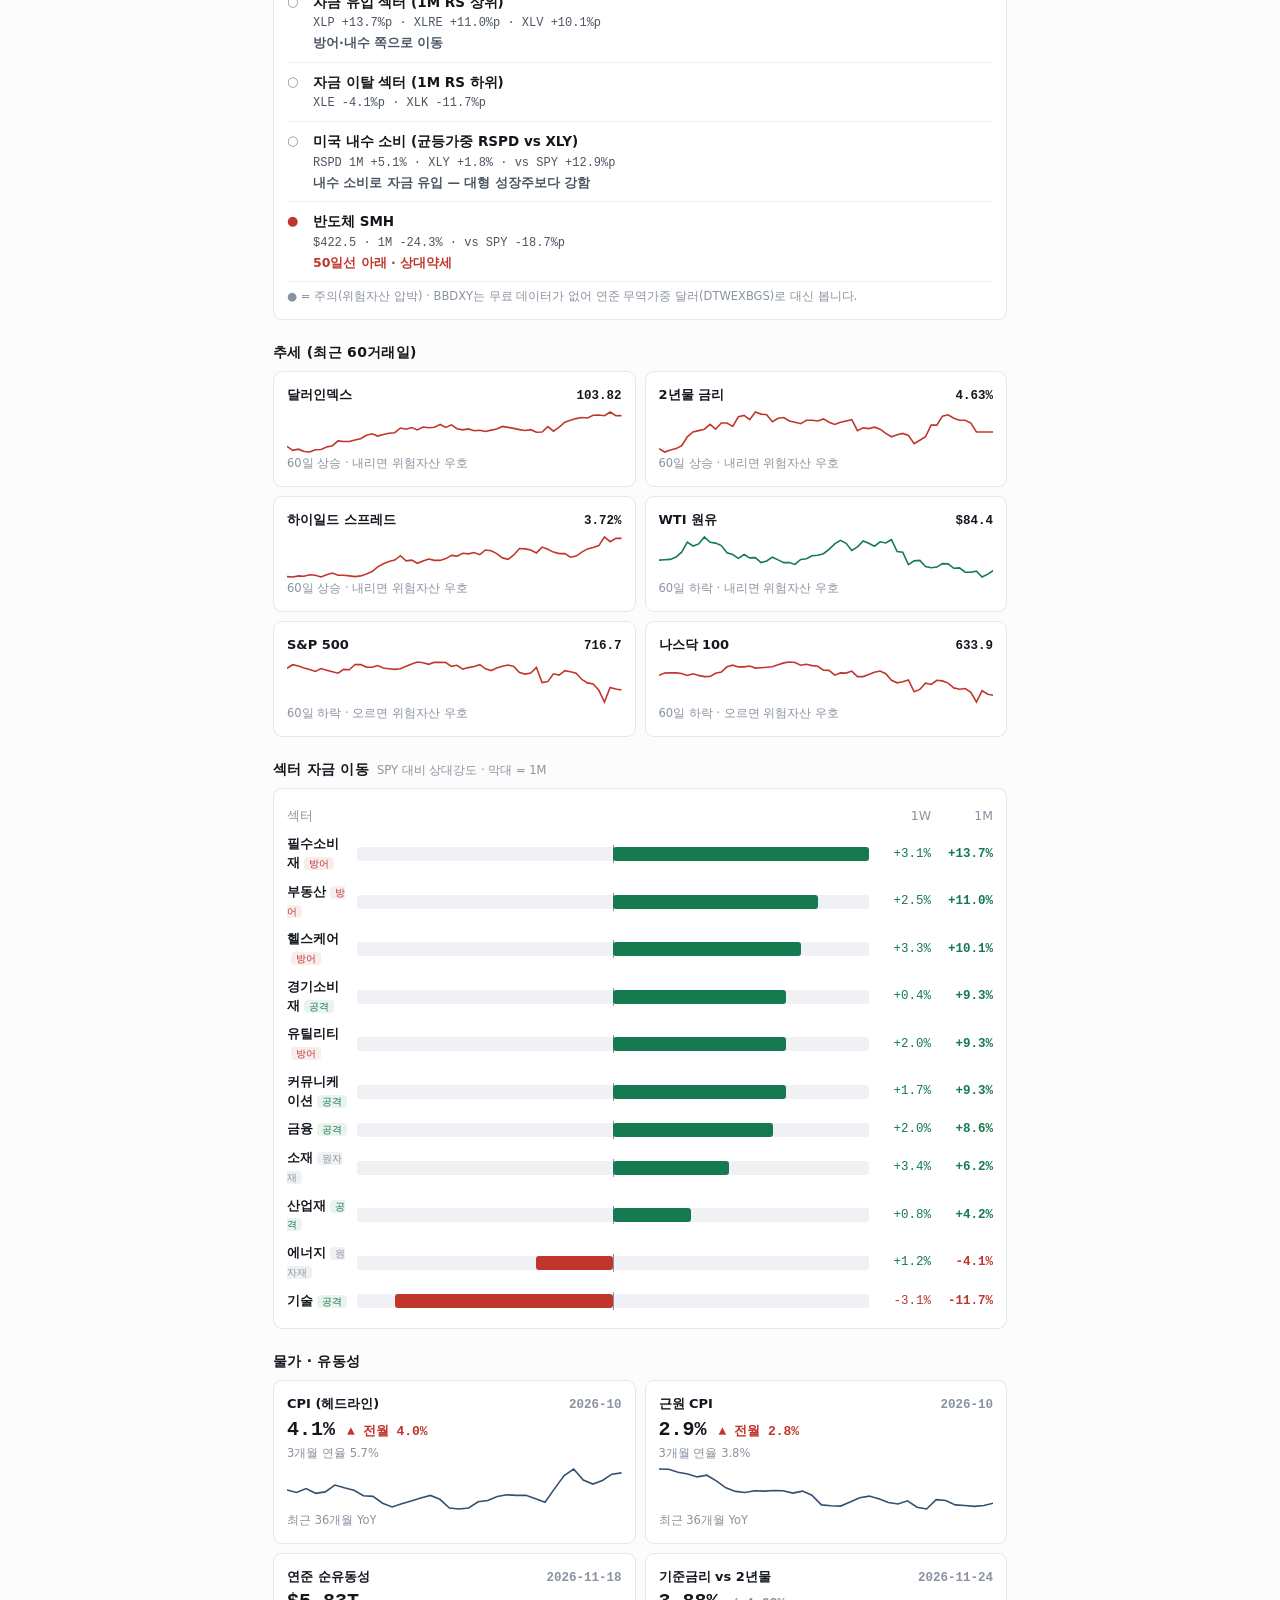
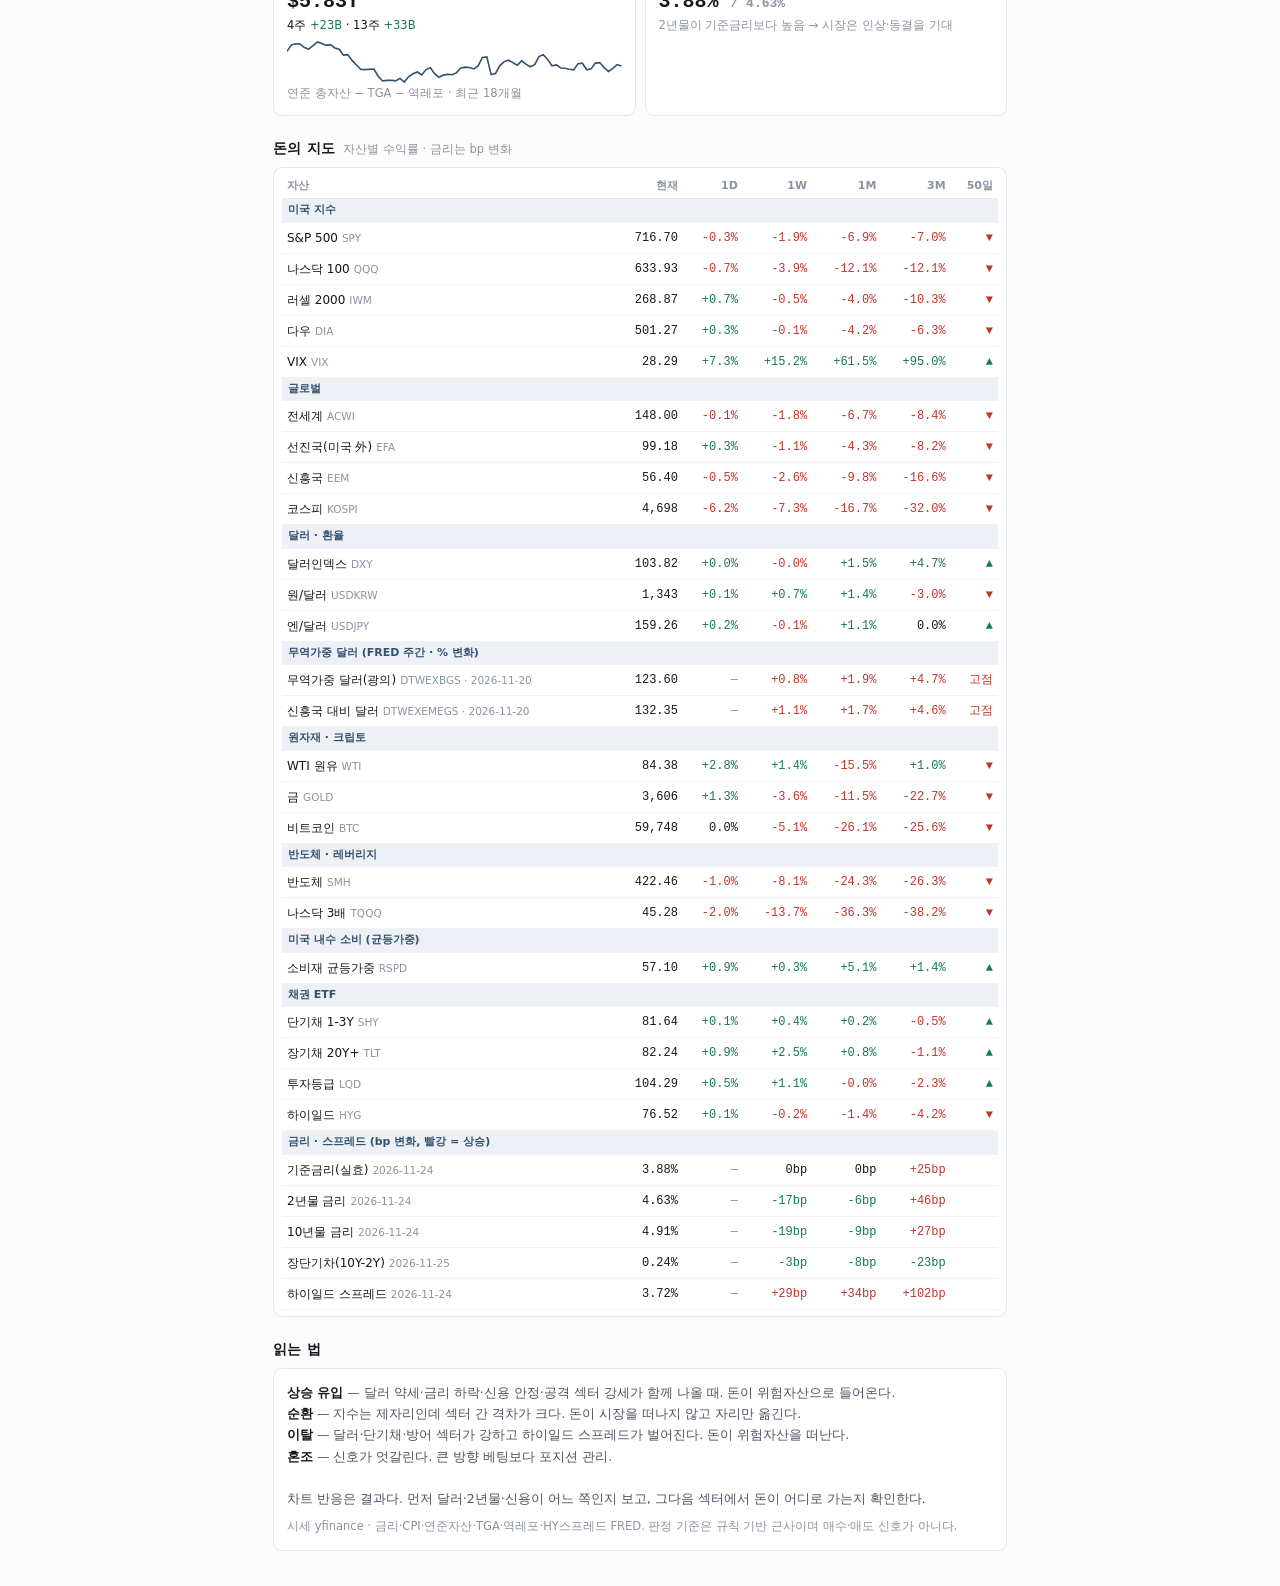
==== commit 27c54248: "매크로: 미국 내수 소비 RSPD(균등가중) vs XLY 체크 추가" ====
--- a/macro.html
+++ b/macro.html
@@ -115,7 +115,7 @@
 const bp=v=>isN(v)?(v>0?"+":"")+v+"bp":"—";
 const cls=v=>isN(v)?(v>0?"up":v<0?"dn":""):"";
 const COL={1:"var(--up)",0:"var(--ink-3)","-1":"var(--dn)"};
-const NM={SPY:"S&P 500",QQQ:"나스닥 100",IWM:"러셀 2000",DIA:"다우",ACWI:"전세계",EFA:"선진국(미국 外)",EEM:"신흥국",KOSPI:"코스피",USDJPY:"엔/달러",SMH:"반도체",TQQQ:"나스닥 3배",BROAD:"무역가중 달러(광의)",EMUSD:"신흥국 대비 달러",
+const NM={SPY:"S&P 500",QQQ:"나스닥 100",IWM:"러셀 2000",DIA:"다우",ACWI:"전세계",EFA:"선진국(미국 外)",EEM:"신흥국",KOSPI:"코스피",USDJPY:"엔/달러",SMH:"반도체",RSPD:"소비재 균등가중",TQQQ:"나스닥 3배",BROAD:"무역가중 달러(광의)",EMUSD:"신흥국 대비 달러",
   DXY:"달러인덱스",USDKRW:"원/달러",WTI:"WTI 원유",GOLD:"금",BTC:"비트코인",SHY:"단기채 1-3Y",TLT:"장기채 20Y+",HYG:"하이일드",LQD:"투자등급",VIX:"VIX",
   XLK:"기술",XLC:"커뮤니케이션",XLY:"경기소비재",XLP:"필수소비재",XLE:"에너지",XLF:"금융",XLV:"헬스케어",XLI:"산업재",XLB:"소재",XLRE:"부동산",XLU:"유틸리티",
   US2Y:"2년물 금리",US10Y:"10년물 금리",CURVE:"장단기차(10Y-2Y)",FFR:"기준금리(실효)",HYOAS:"하이일드 스프레드"};
@@ -186,7 +186,7 @@
   $("#map").innerHTML=`<tr><th>자산</th><th>현재</th><th>1D</th><th>1W</th><th>1M</th><th>3M</th><th>50일</th></tr>`+
     G("미국 지수",["SPY","QQQ","IWM","DIA","VIX"])+G("글로벌",["ACWI","EFA","EEM","KOSPI"])+
     G("달러 · 환율",["DXY","USDKRW","USDJPY"])+G("무역가중 달러 (FRED 주간 · % 변화)",["BROAD","EMUSD"],frow)+
-    G("원자재 · 크립토",["WTI","GOLD","BTC"])+G("반도체 · 레버리지",["SMH","TQQQ"])+G("채권 ETF",["SHY","TLT","LQD","HYG"])+
+    G("원자재 · 크립토",["WTI","GOLD","BTC"])+G("반도체 · 레버리지",["SMH","TQQQ"])+G("미국 내수 소비 (균등가중)",["RSPD"])+G("채권 ETF",["SHY","TLT","LQD","HYG"])+
     G("금리 · 스프레드 (bp 변화, 빨강 = 상승)",["FFR","US2Y","US10Y","CURVE","HYOAS"],rrow);
 }
 
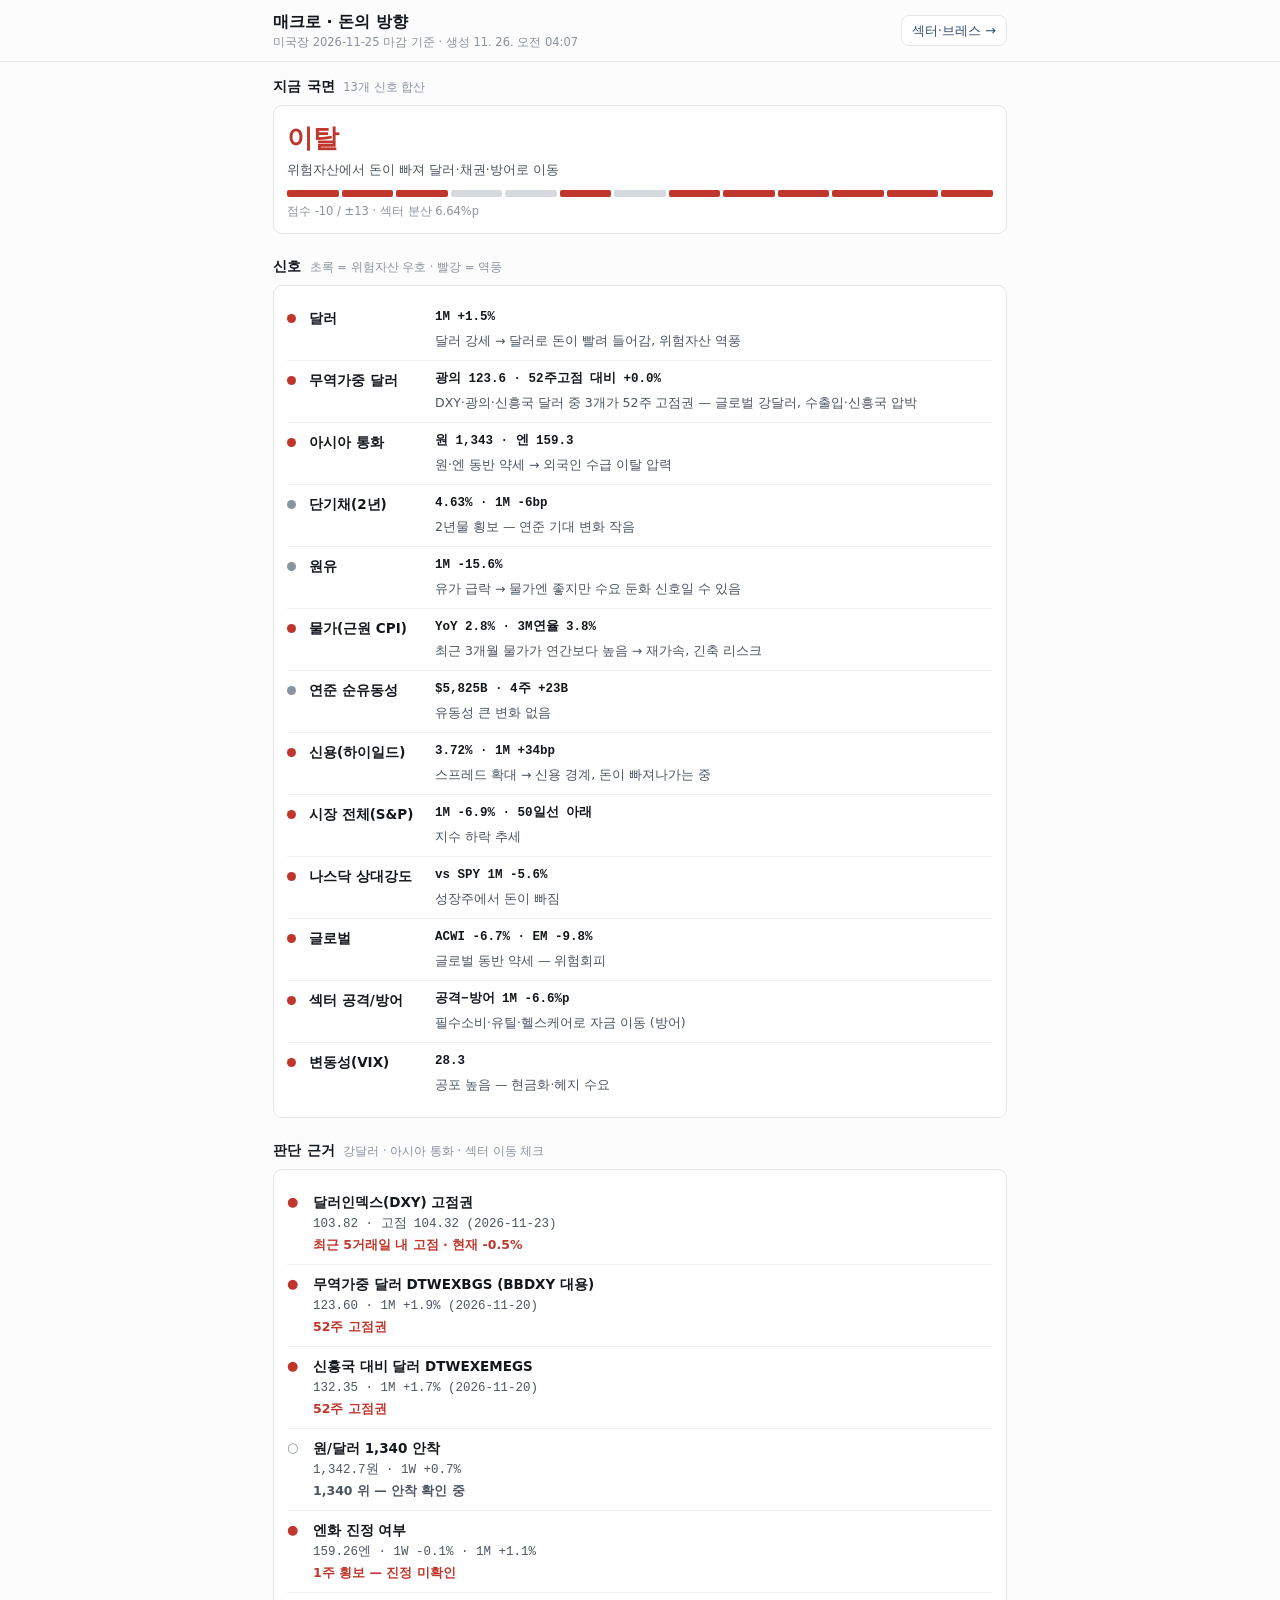
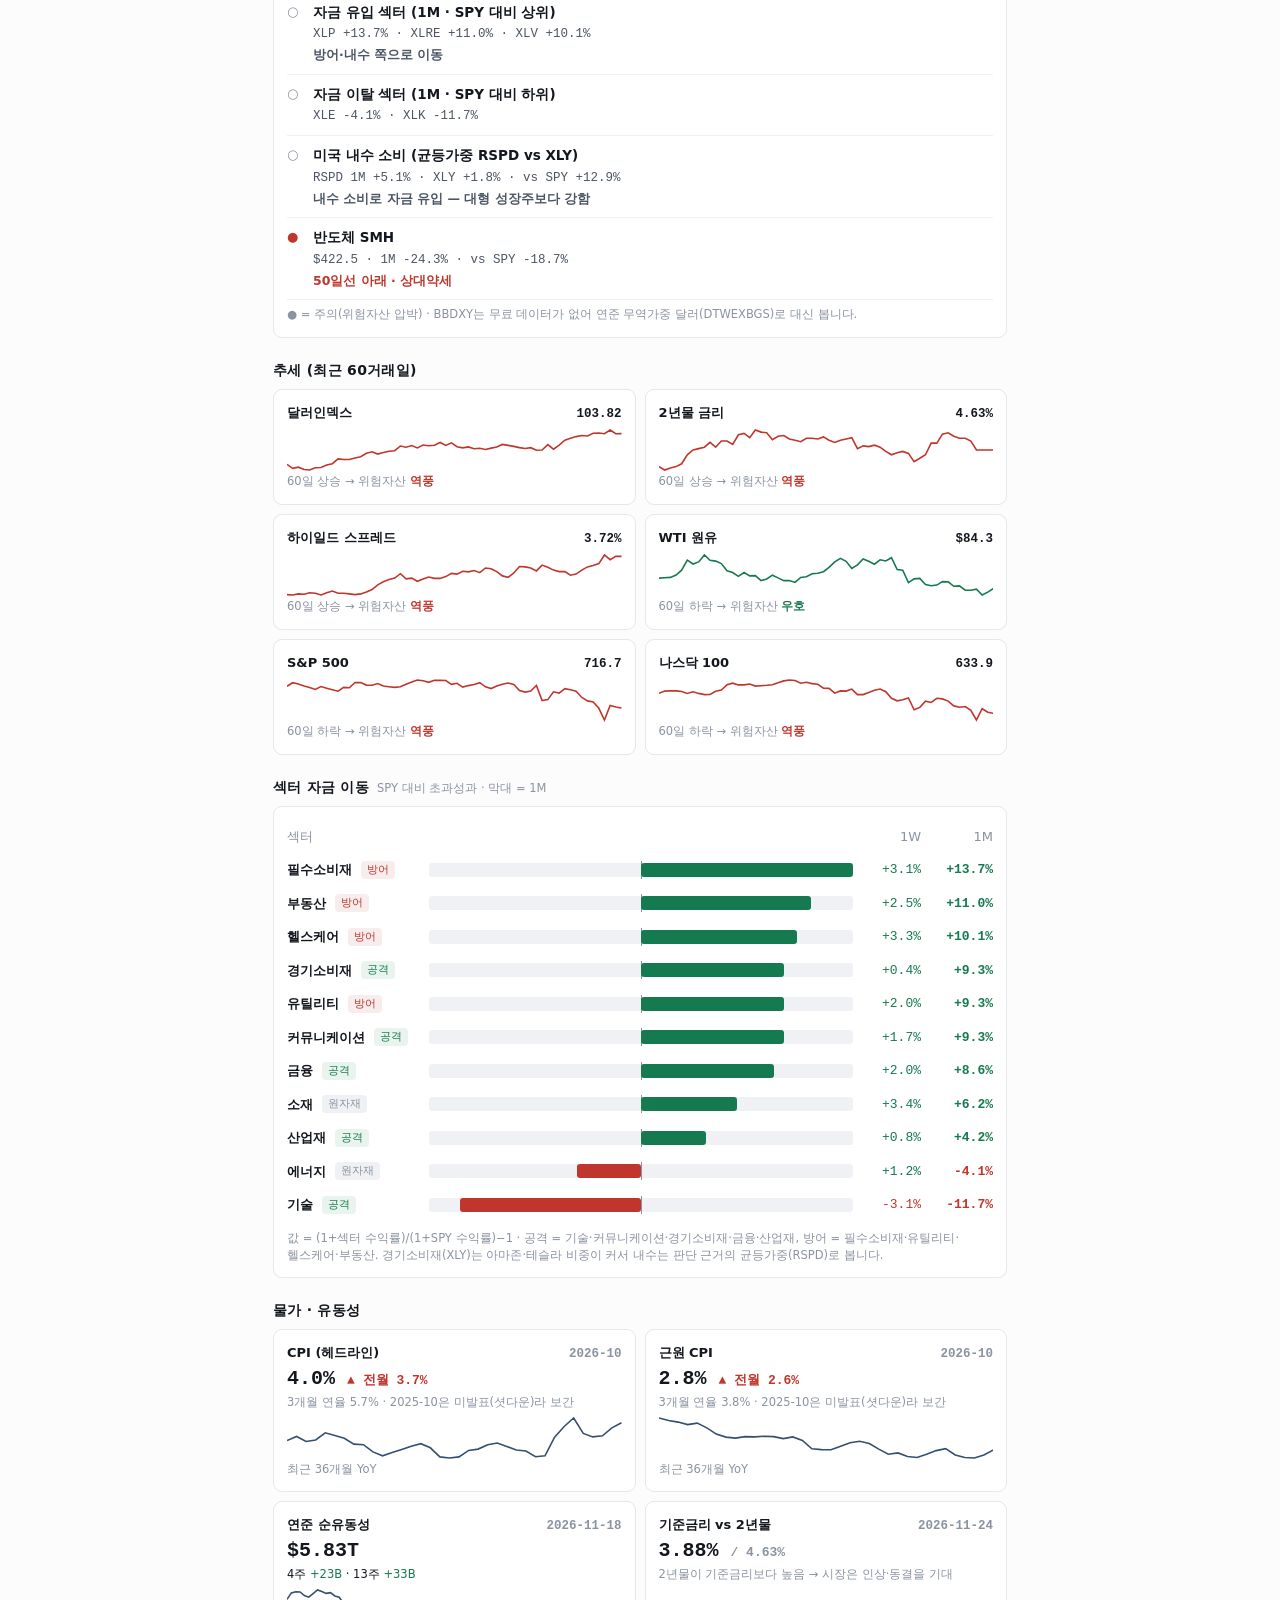
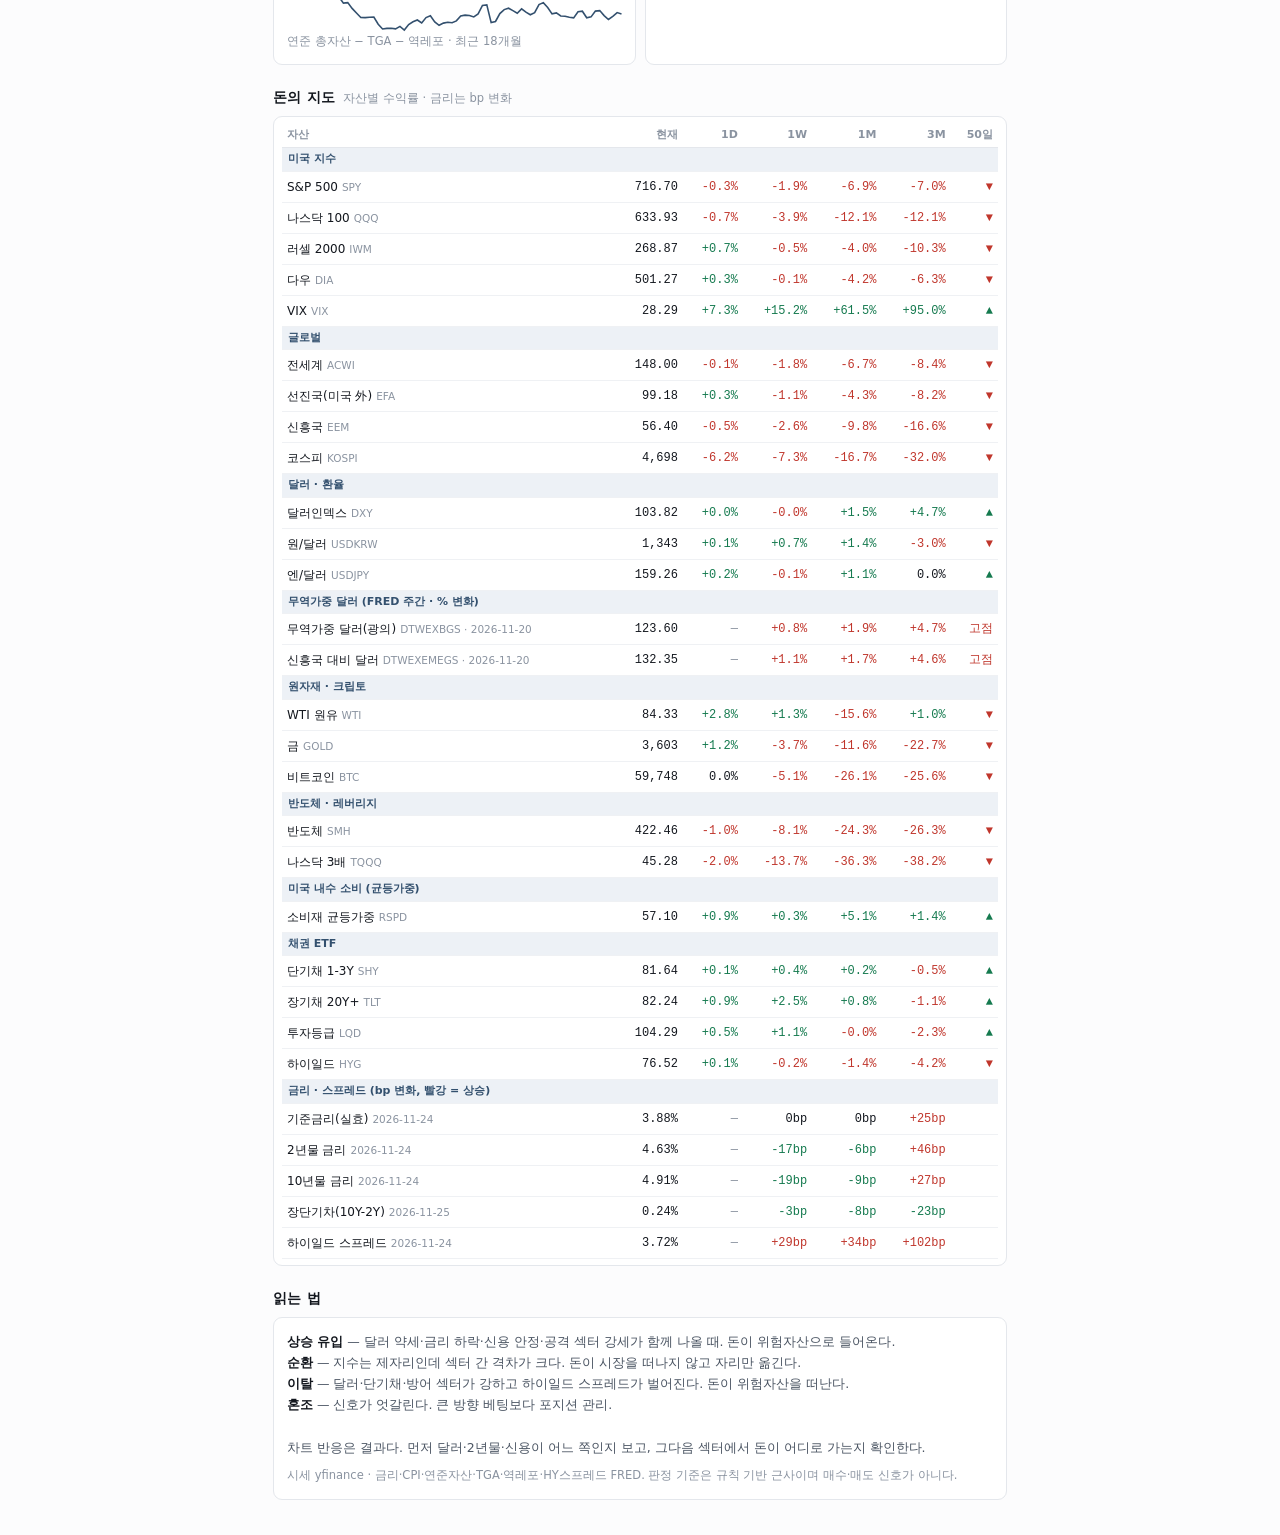
==== commit 6cf8e66c: "매크로 검수2: CPI YoY 한 달 밀림 수정(2025-10 결측 보간), 줄바꿈·모바일 가독성, 상대성과 단위 % 복원" ====
--- a/macro.html
+++ b/macro.html
@@ -16,7 +16,7 @@
 --sans:-apple-system,BlinkMacSystemFont,"Pretendard","Apple SD Gothic Neo","Noto Sans KR",system-ui,"Segoe UI",Roboto,sans-serif;--r:9px}
 *{box-sizing:border-box;-webkit-tap-highlight-color:transparent}
 html,body{margin:0;padding:0}
-body{background:var(--paper);color:var(--ink);font-family:var(--sans);font-size:15px;line-height:1.5;padding-bottom:calc(40px + env(safe-area-inset-bottom));-webkit-font-smoothing:antialiased}
+body{word-break:keep-all;overflow-wrap:anywhere;background:var(--paper);color:var(--ink);font-family:var(--sans);font-size:15px;line-height:1.5;padding-bottom:calc(40px + env(safe-area-inset-bottom));-webkit-font-smoothing:antialiased}
 .wrap{max-width:760px;margin:0 auto;padding:0 13px}
 .topbar{position:sticky;top:0;z-index:5;background:rgba(252,252,253,.92);backdrop-filter:blur(8px);border-bottom:1px solid var(--line);padding-top:env(safe-area-inset-top)}
 .topbar-in{max-width:760px;margin:0 auto;padding:10px 13px;display:flex;align-items:center;gap:8px}
@@ -31,7 +31,7 @@
 .rg-d{font-size:13px;color:var(--ink-2);margin-top:2px}
 .meter{display:flex;gap:3px;margin-top:10px}
 .meter i{flex:1;height:7px;border-radius:2px;background:var(--line-soft)}
-.sig{display:grid;grid-template-columns:14px 108px 1fr;gap:4px 8px;padding:9px 0;border-bottom:1px solid var(--line-soft);align-items:start}
+.sig{display:grid;grid-template-columns:14px 118px 1fr;gap:4px 8px;padding:9px 0;border-bottom:1px solid var(--line-soft);align-items:start}
 .sig:last-child{border-bottom:0}
 .dot{width:9px;height:9px;border-radius:50%;margin-top:6px}
 .sig-n{font-weight:600;font-size:13.5px}.sig-v{font-family:var(--mono);font-size:12.5px;font-weight:600}.sig-w{font-size:12.5px;color:var(--ink-2);grid-column:3}
@@ -43,20 +43,22 @@
 .nm small{color:var(--ink-3);font-size:10.5px;margin-left:4px}
 .scroll{overflow-x:auto}
 .up{color:var(--up)}.dn{color:var(--dn)}
-.bar{display:grid;grid-template-columns:62px 1fr 54px 54px;gap:8px;align-items:center;padding:5px 0;font-size:12.5px}
+.bar{display:grid;grid-template-columns:132px 1fr 58px 62px;gap:10px;align-items:center;padding:7px 0;font-size:13px}
+.bar .lb{display:flex;align-items:center;gap:5px;white-space:nowrap;min-width:0}.bar .lb b{font-weight:600}
+@media(max-width:520px){.bar{grid-template-columns:86px 1fr 48px 56px;gap:6px;font-size:12.5px}.bar .lb{flex-direction:column;align-items:flex-start;gap:1px}.bar .tag{margin-left:0}}
 .bar .tr{position:relative;height:14px;background:var(--line-soft);border-radius:3px}
 .bar .tr b{position:absolute;top:0;bottom:0;border-radius:3px}
 .bar .tr .mid{position:absolute;left:50%;top:-2px;bottom:-2px;width:1px;background:var(--ink-3)}
-.tag{font-size:10px;padding:1px 5px;border-radius:4px;margin-left:4px}
+.tag{font-size:10.5px;padding:1px 6px;border-radius:4px;margin-left:4px;white-space:nowrap;flex:none}
 .tag.o{background:#EAF4EE;color:var(--up)}.tag.d{background:#F7EDEC;color:var(--dn)}.tag.n{background:var(--line-soft);color:var(--ink-3)}
 .grid2{display:grid;grid-template-columns:1fr 1fr;gap:9px}
-@media(max-width:520px){.grid2{grid-template-columns:1fr}}
+@media(max-width:520px){.grid2{grid-template-columns:1fr}.sig{grid-template-columns:14px 1fr}.sig-v,.sig-w{grid-column:2}.nm small{display:block;margin-left:0}}
 .spk{display:flex;justify-content:space-between;align-items:baseline}
 .spk b{font-size:13px}.spk span{font-family:var(--mono);font-size:12.5px;font-weight:600}
 svg.sp{width:100%;height:46px;display:block;margin-top:4px}
 .ck{display:grid;grid-template-columns:18px 1fr;gap:2px 8px;padding:9px 0;border-bottom:1px solid var(--line-soft)}
 .ck:last-child{border-bottom:0}.ck-i{font-size:13px;line-height:20px}.ck-n{font-weight:600;font-size:13.5px}
-.ck-v{grid-column:2;font-family:var(--mono);font-size:12px;color:var(--ink-2)}.ck-t{grid-column:2;font-size:12.5px;font-weight:600}
+.ck-v{grid-column:2;font-family:var(--mono);font-size:12.5px;color:var(--ink-2);line-height:1.6}.ck-t{grid-column:2;font-size:12.5px;font-weight:600}
 .big{font-family:var(--mono);font-size:20px;font-weight:700}
 .how{font-size:12.5px;color:var(--ink-2);line-height:1.7}
 .how b{color:var(--ink)}
@@ -87,7 +89,7 @@
   <div class="sec"><h2>추세 (최근 60거래일)</h2></div>
   <div class="grid2" id="sparks"></div>
 
-  <div class="sec"><h2>섹터 자금 이동</h2><span class="hint">SPY 대비 상대강도 · 막대 = 1M</span></div>
+  <div class="sec"><h2>섹터 자금 이동</h2><span class="hint">SPY 대비 초과성과 · 막대 = 1M</span></div>
   <div class="card" id="secs"></div>
 
   <div class="sec"><h2>물가 · 유동성</h2></div>
@@ -149,14 +151,14 @@
     const a=tail(S[k]),v=a.filter(isN); if(!v.length) return "";
     const last=v[v.length-1],first=v[0],up=last>=first, good=riskUp?up:!up;
     return `<div class="card"><div class="spk"><b>${n}</b><span>${f(last)}</span></div>${spark(a,good?"var(--up)":"var(--dn)")}
-      <div class="xs dim">60일 ${up?"상승":"하락"} · ${riskUp?"오르면":"내리면"} 위험자산 우호</div></div>`;}).join("");
+      <div class="xs dim">60일 ${up?"상승":"하락"} → 위험자산 <b style="color:${good?"var(--up)":"var(--dn)"}">${good?"우호":"역풍"}</b></div></div>`;}).join("");
 
   // 섹터
   const R=m.sector_rank, mx=Math.max(4,...R.map(r=>Math.abs(r.m1)));
-  $("#secs").innerHTML=`<div class="bar xs dim"><span>섹터</span><span></span><span style="text-align:right">1W</span><span style="text-align:right">1M</span></div>`+
+  $("#secs").innerHTML=`<div class="bar xs dim"><span class="lb">섹터</span><span></span><span style="text-align:right">1W</span><span style="text-align:right">1M</span></div>`+
     R.map(r=>{const w=Math.abs(r.m1)/mx*50,left=r.m1>=0?50:50-w,tg=OFF.includes(r.s)?'<span class="tag o">공격</span>':DEF.includes(r.s)?'<span class="tag d">방어</span>':'<span class="tag n">원자재</span>';
-    return `<div class="bar"><span><b>${NM[r.s]||r.s}</b>${tg}</span><span class="tr"><span class="mid"></span><b style="left:${left}%;width:${w}%;background:${r.m1>=0?"var(--up)":"var(--dn)"}"></b></span>
-      <span class="num ${cls(r.w1)}" style="text-align:right">${pc(r.w1)}</span><span class="num ${cls(r.m1)}" style="text-align:right;font-weight:700">${pc(r.m1)}</span></div>`;}).join("");
+    return `<div class="bar"><span class="lb"><b>${NM[r.s]||r.s}</b>${tg}</span><span class="tr"><span class="mid"></span><b style="left:${left}%;width:${w}%;background:${r.m1>=0?"var(--up)":"var(--dn)"}"></b></span>
+      <span class="num ${cls(r.w1)}" style="text-align:right">${pc(r.w1)}</span><span class="num ${cls(r.m1)}" style="text-align:right;font-weight:700">${pc(r.m1)}</span></div>`;}).join("")+`<div class="xs dim" style="margin-top:8px">값 = (1+섹터 수익률)/(1+SPY 수익률)−1 · 공격 = 기술·커뮤니케이션·경기소비재·금융·산업재, 방어 = 필수소비재·유틸리티·헬스케어·부동산. 경기소비재(XLY)는 아마존·테슬라 비중이 커서 내수는 판단 근거의 균등가중(RSPD)로 봅니다.</div>`;
 
   // 물가·유동성
   let h="";
@@ -164,7 +166,7 @@
     const c=m.infl?.[k]; if(!c) continue;
     h+=`<div class="card"><div class="spk"><b>${n}</b><span class="xs dim">${c.m}</span></div>
       <div class="big">${c.yoy.toFixed(1)}% <span class="sm ${c.yoy<c.yoy_prev?"up":c.yoy>c.yoy_prev?"dn":""}">${c.yoy<c.yoy_prev?"▼":c.yoy>c.yoy_prev?"▲":"–"} 전월 ${c.yoy_prev.toFixed(1)}%</span></div>
-      <div class="xs dim">3개월 연율 ${c.a3.toFixed(1)}%</div>${spark(c.hist.map(x=>x.yoy),"var(--steel)")}<div class="xs dim">최근 36개월 YoY</div></div>`;
+      <div class="xs dim">3개월 연율 ${c.a3.toFixed(1)}% · 2025-10은 미발표(셧다운)라 보간</div>${spark(c.hist.map(x=>x.yoy),"var(--steel)")}<div class="xs dim">최근 36개월 YoY</div></div>`;
   }
   const L=m.liq; if(L) h+=`<div class="card"><div class="spk"><b>연준 순유동성</b><span class="xs dim">${L.d}</span></div>
       <div class="big">$${(L.v/1000).toFixed(2)}T</div><div class="xs">4주 <span class="${cls(L.w4)}">${L.w4>0?"+":""}${L.w4}B</span> · 13주 <span class="${cls(L.w13)}">${L.w13>0?"+":""}${L.w13}B</span></div>
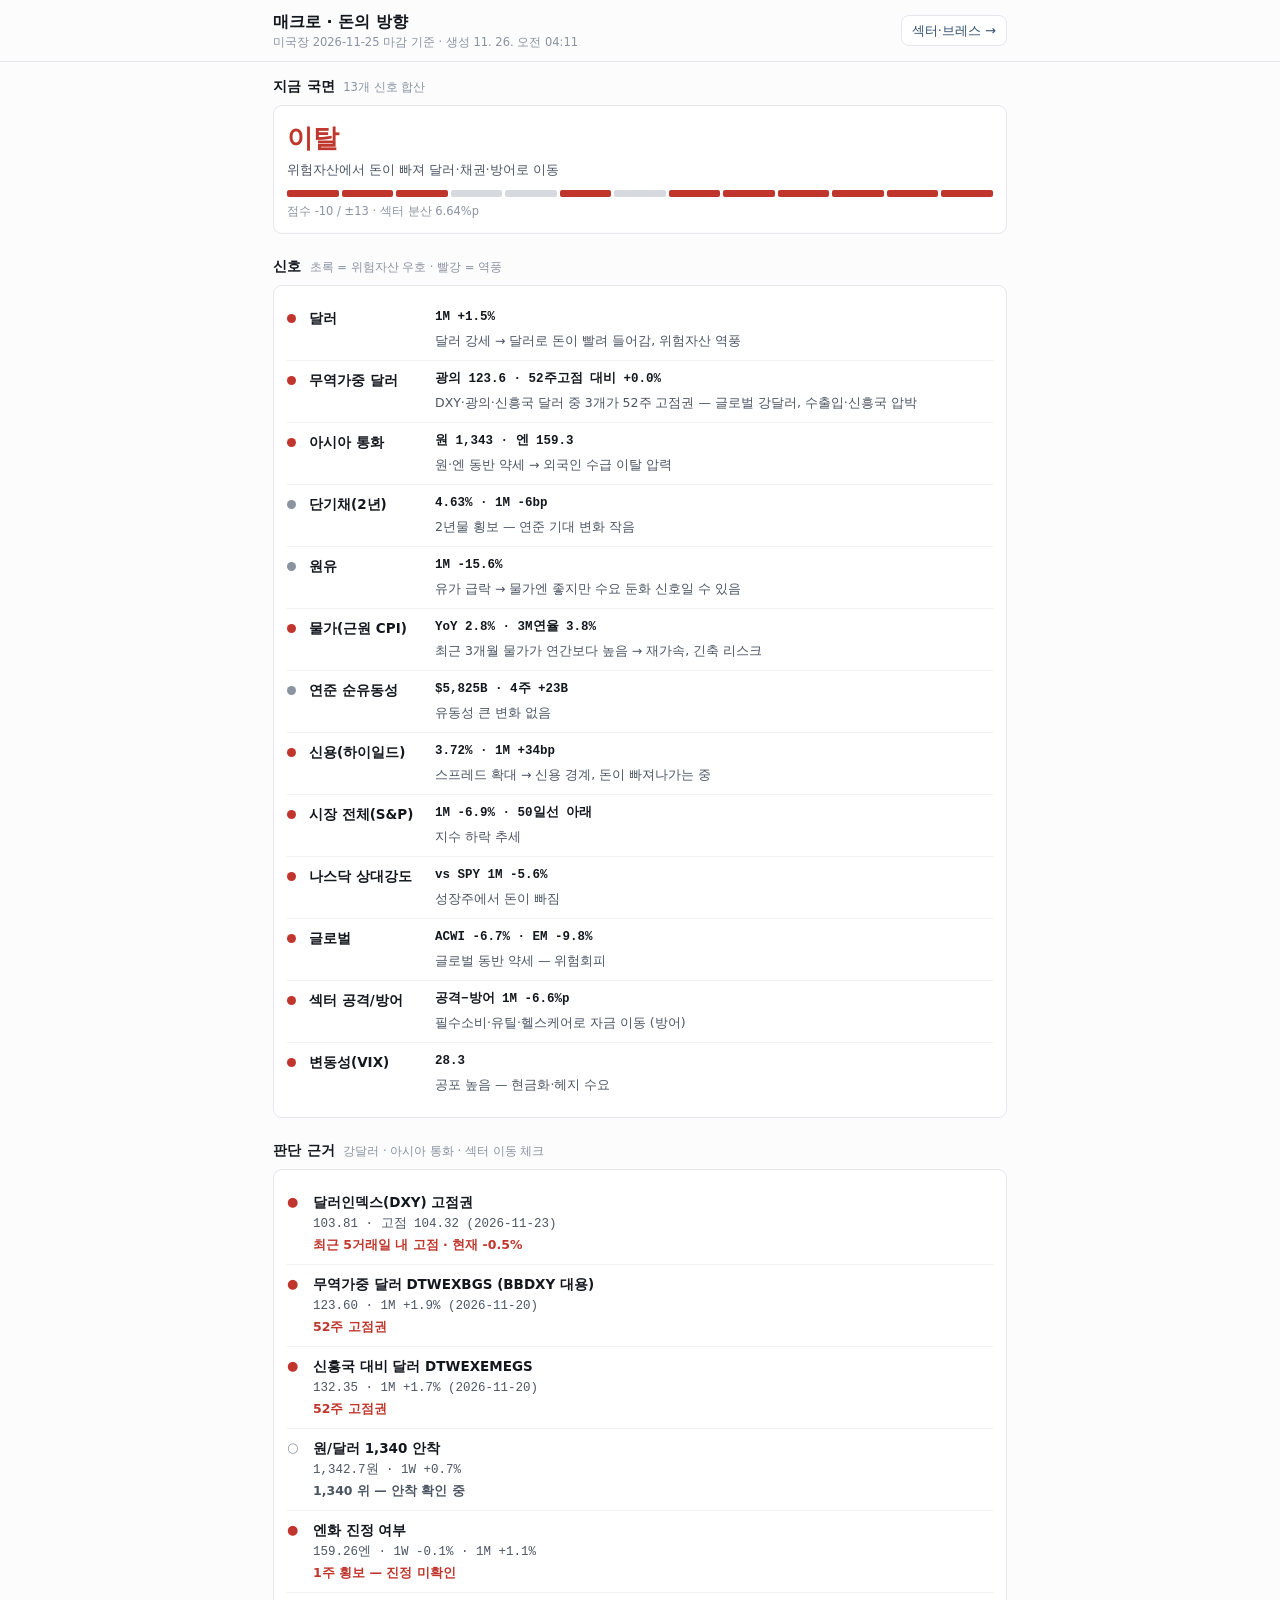
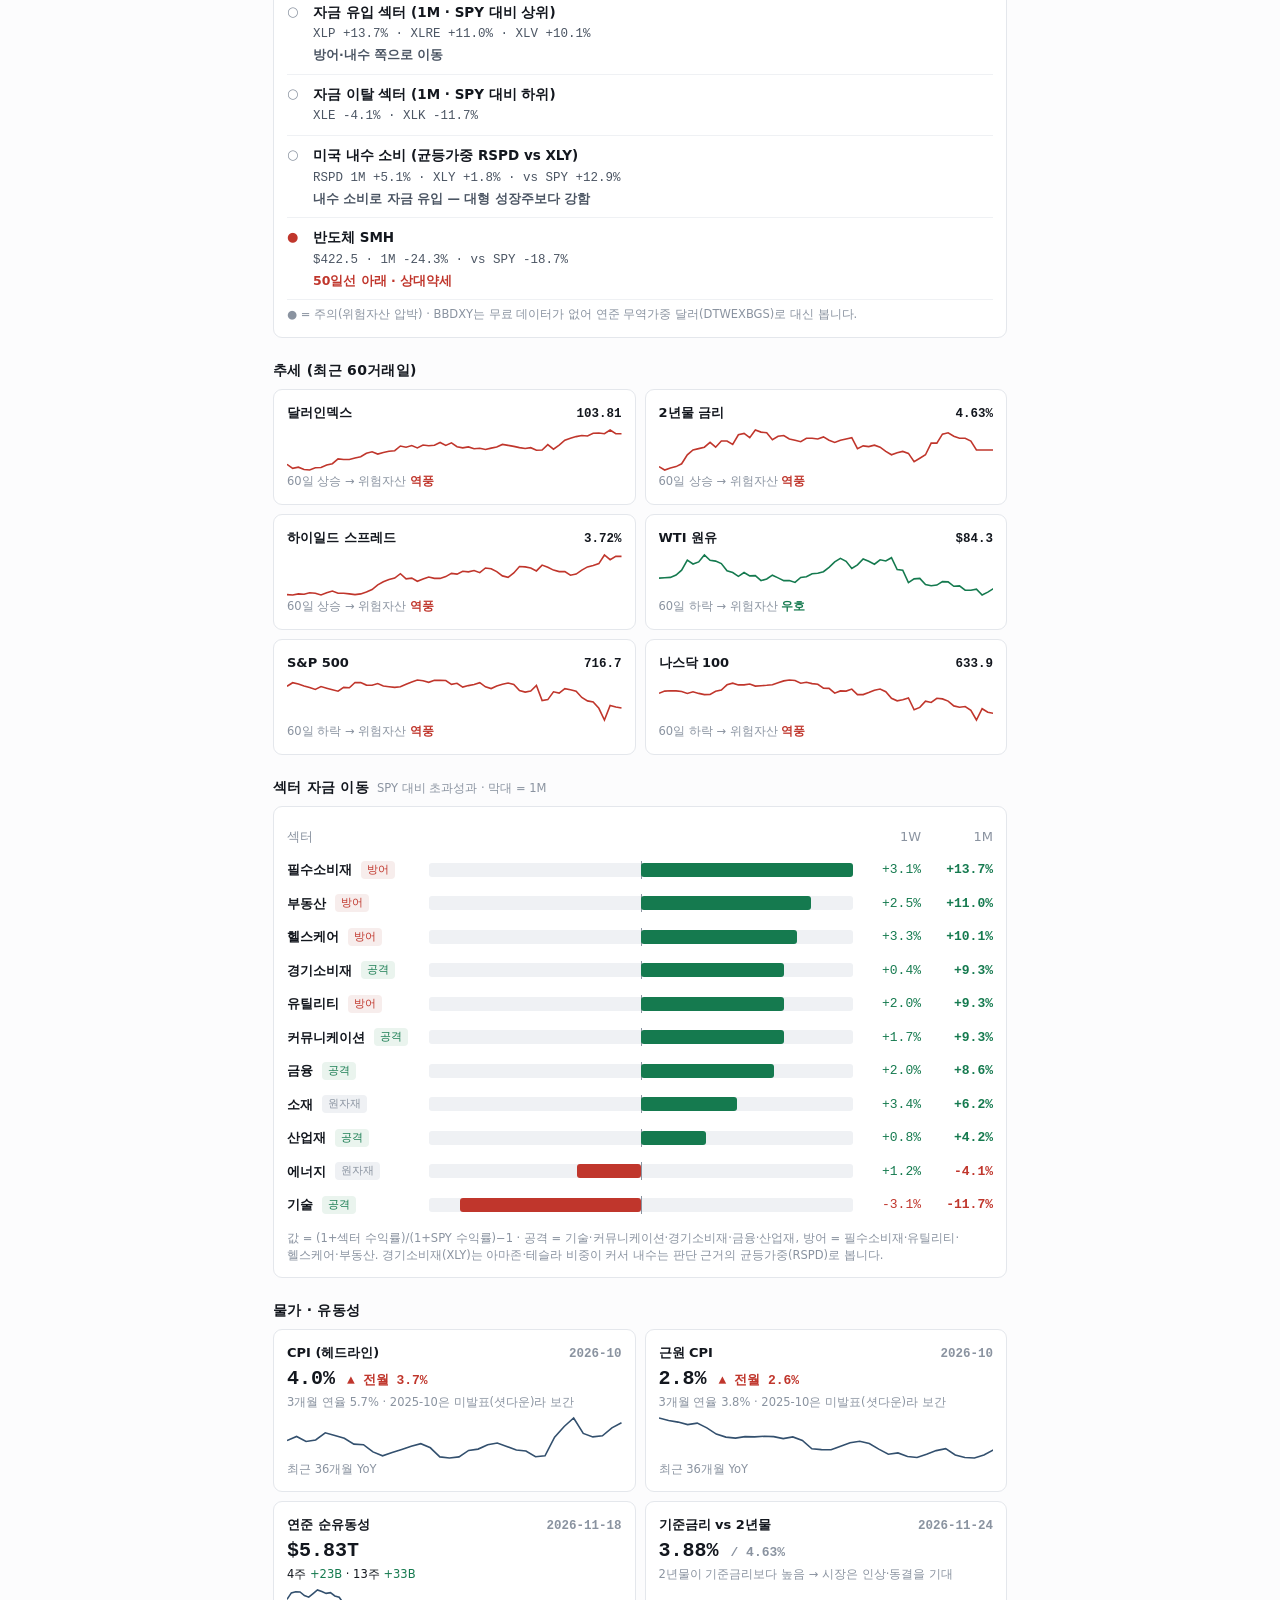
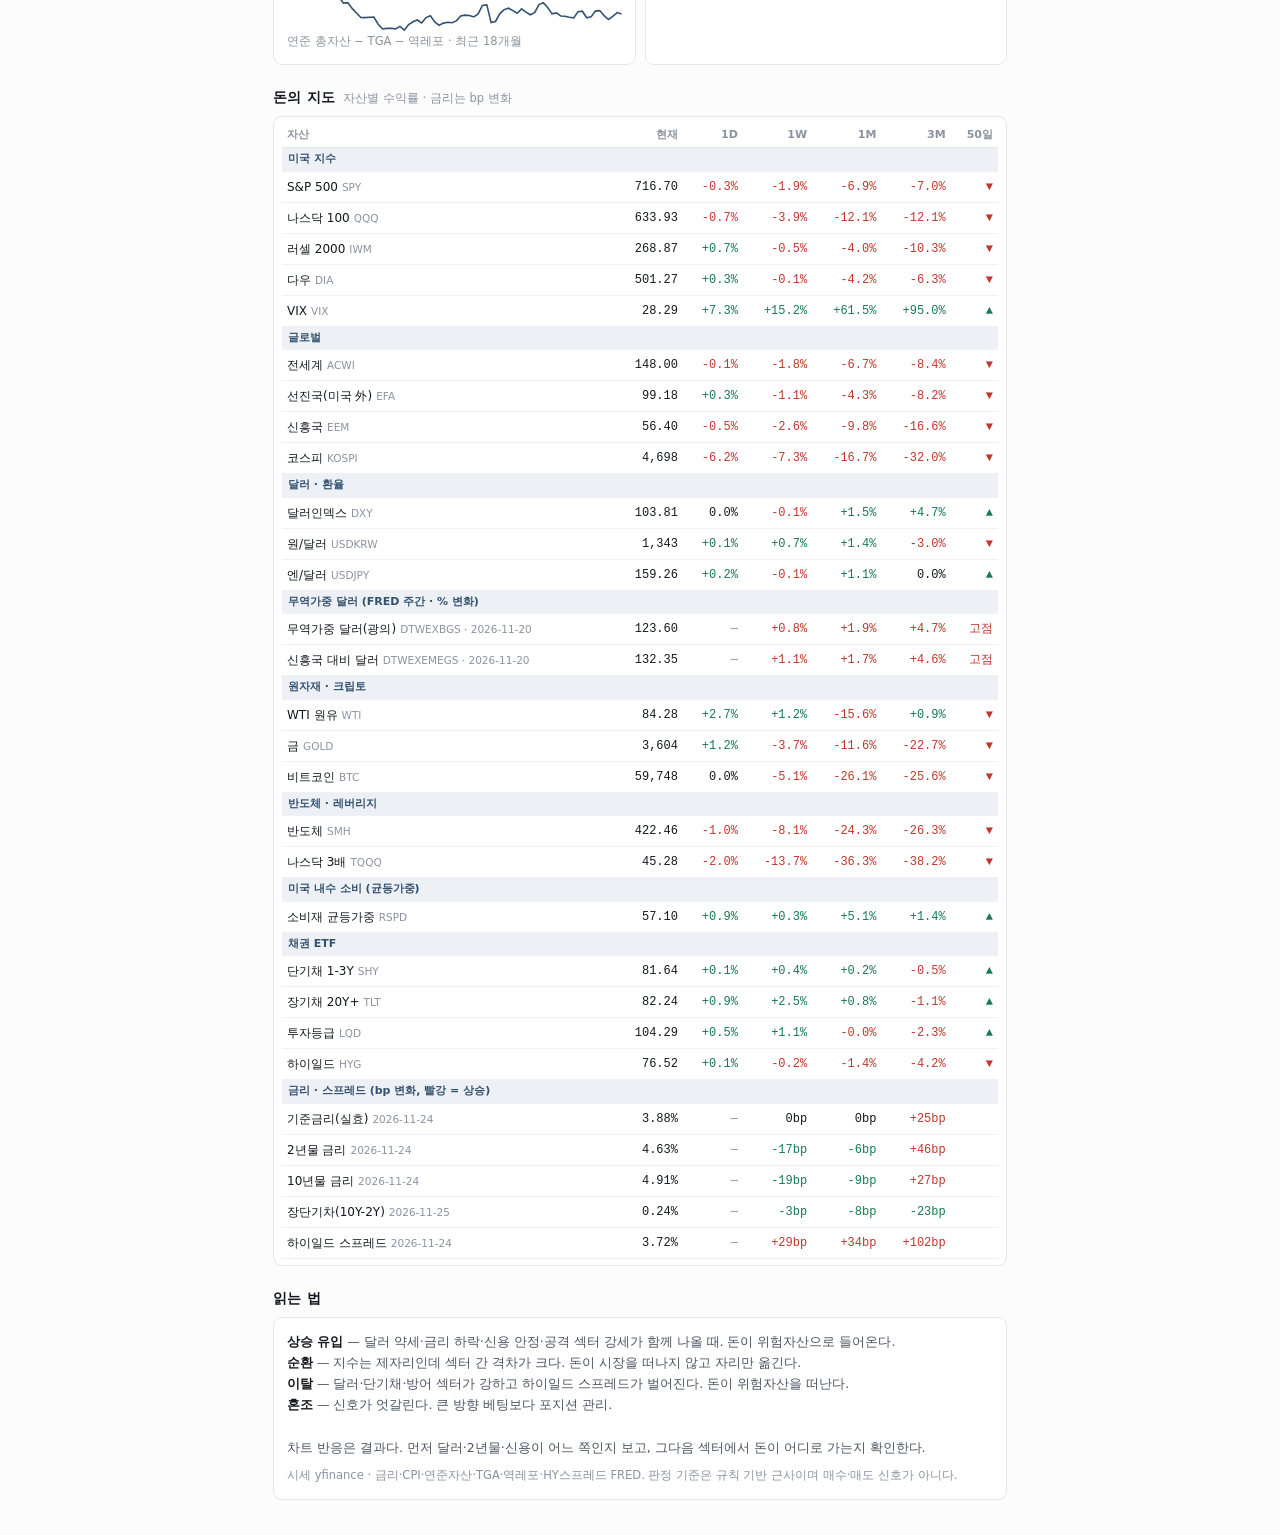
==== commit 6d117b5b: "매크로: 생성 시각 ISO 고정 + 표시 실패 방어" ====
--- a/macro.html
+++ b/macro.html
@@ -131,7 +131,7 @@
 }
 
 function render(m){
-  $("#asof").textContent=`미국장 ${m.asof} 마감 기준 · 생성 ${new Date(m.generated).toLocaleString("ko-KR",{month:"numeric",day:"numeric",hour:"2-digit",minute:"2-digit"})}`;
+  $("#asof").textContent=`미국장 ${m.asof} 마감 기준 · 생성 ${(d=>isNaN(d)?"":d.toLocaleString("ko-KR",{month:"numeric",day:"numeric",hour:"2-digit",minute:"2-digit"}))(new Date(m.generated))}`;
   const rc={"상승 유입":"var(--up)","이탈":"var(--dn)","순환":"var(--amber)","혼조":"var(--ink-2)"}[m.regime]||"var(--ink)";
   $("#rgK").textContent=m.regime; $("#rgK").style.color=rc; $("#rgD").textContent=m.regime_desc;
   $("#rgS").textContent=`점수 ${m.score>0?"+":""}${m.score} / ±${m.max} · 섹터 분산 ${m.dispersion}%p`;
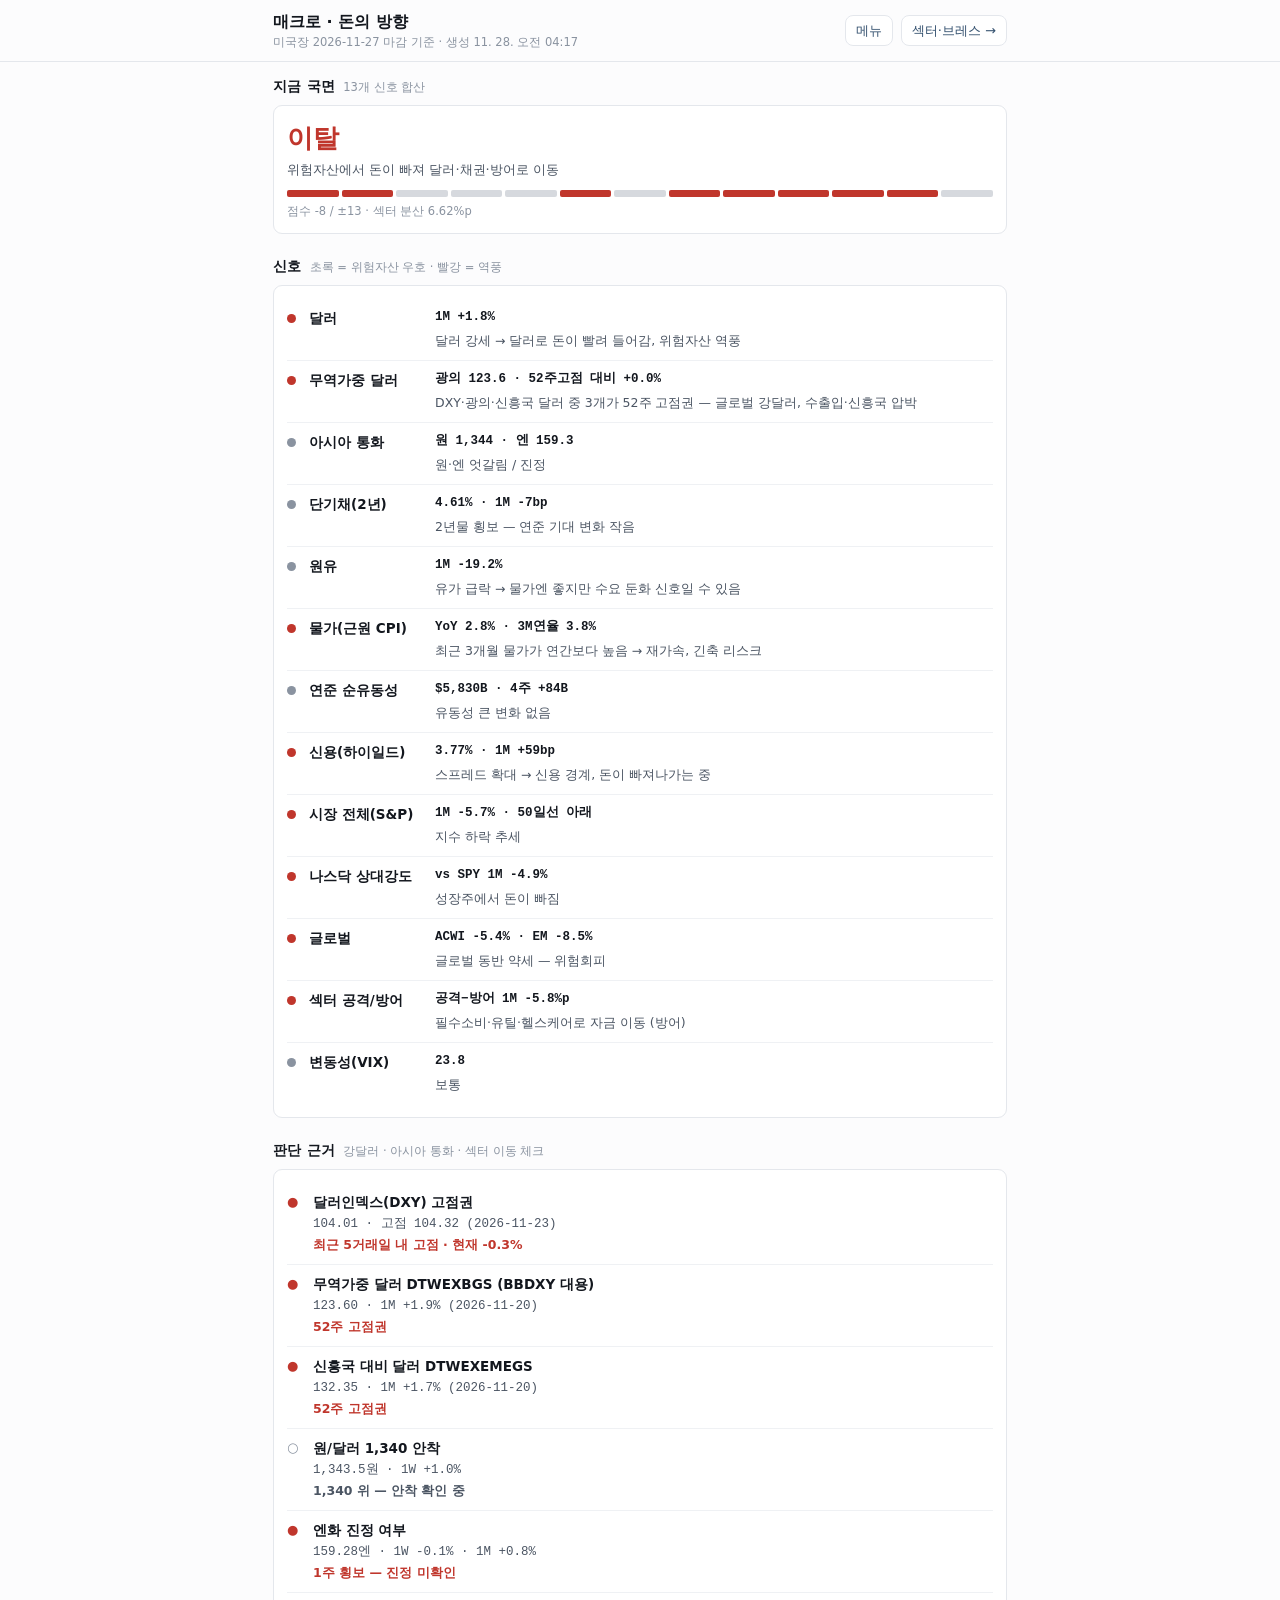
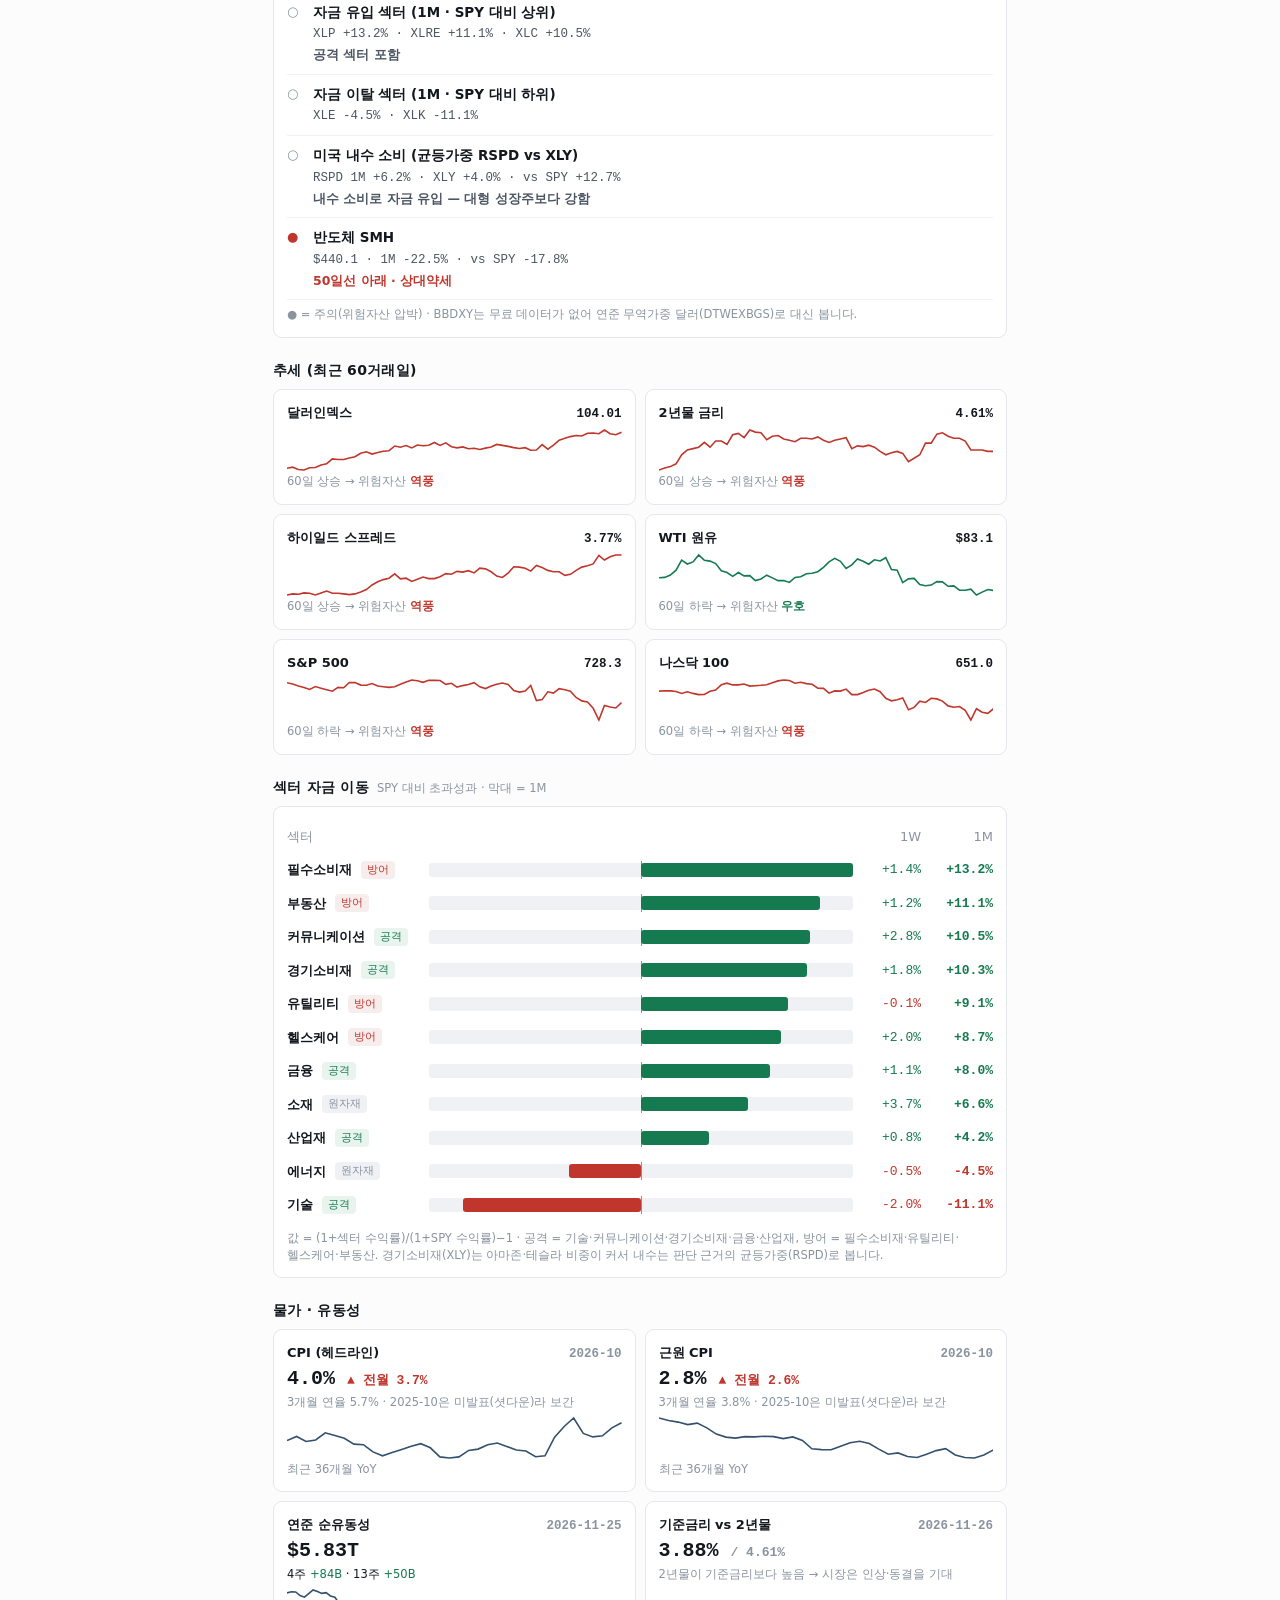
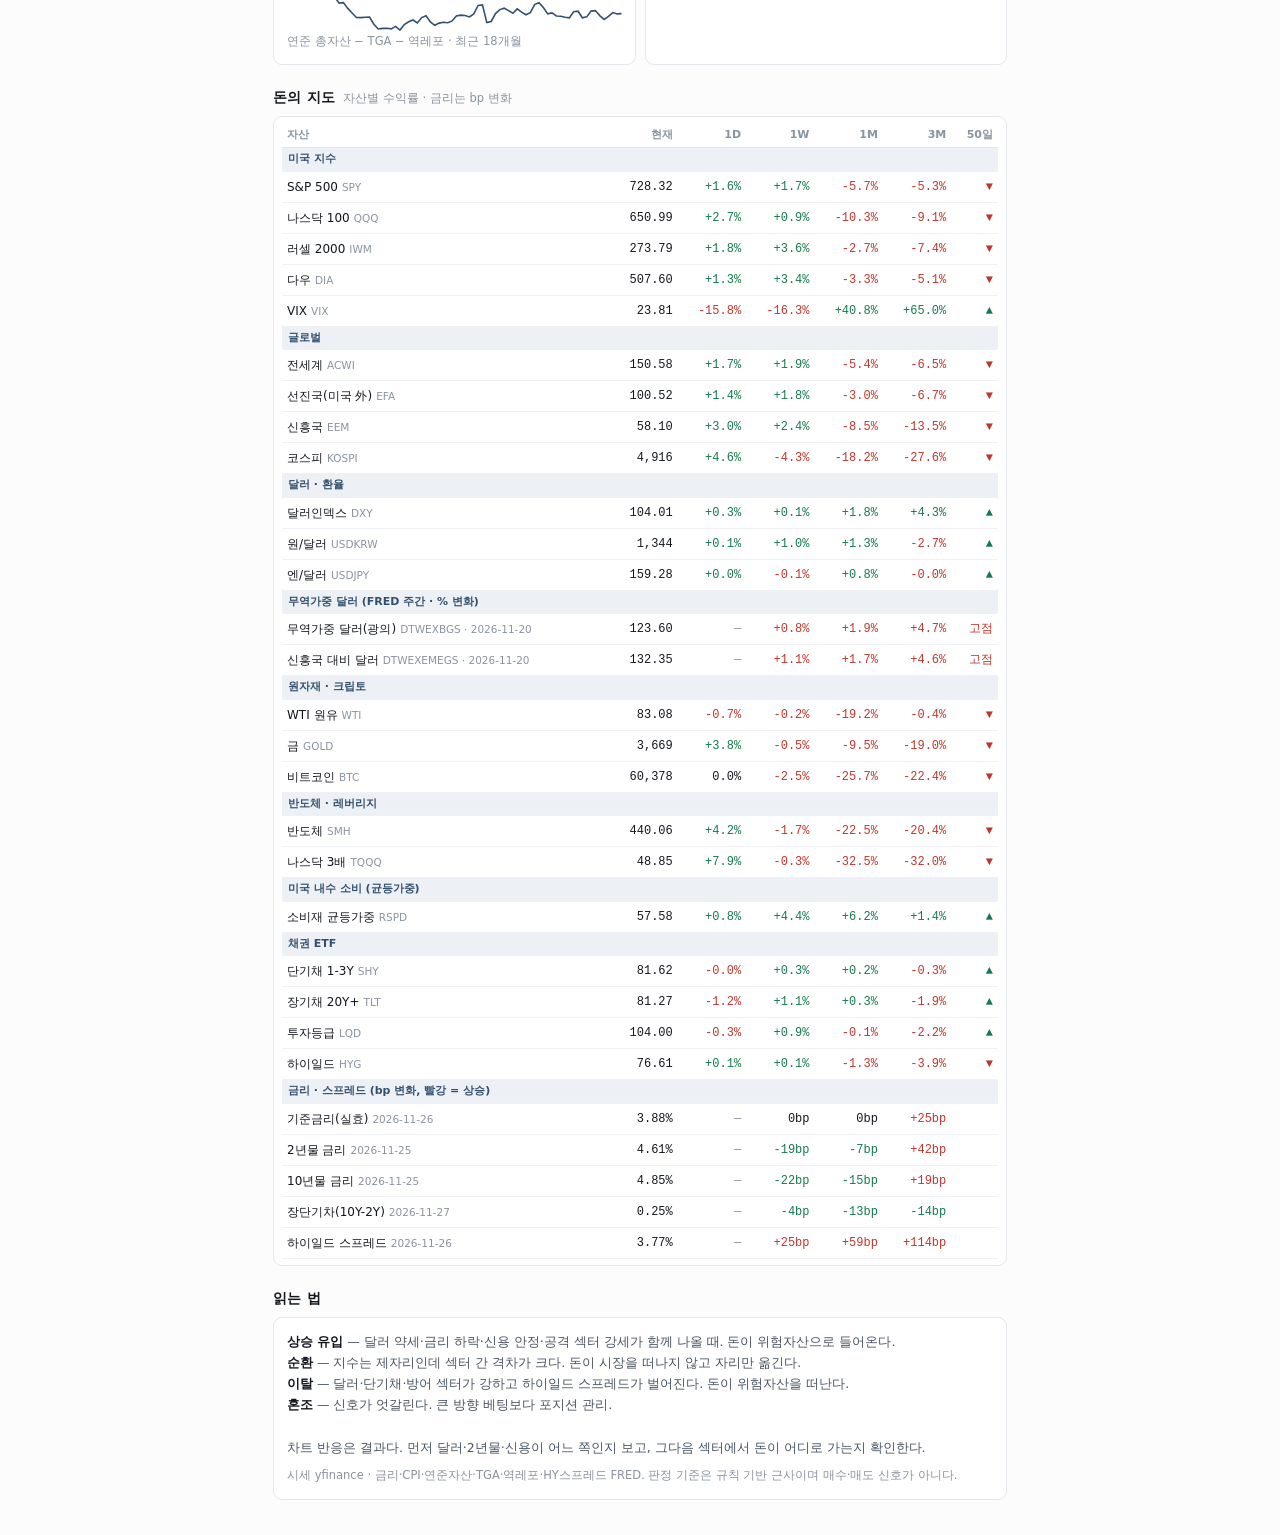
==== commit 77e4bf91: "메인 메뉴 화면(index.html) 추가, 앱 시작 화면 변경, 모든 페이지에 메뉴 버튼" ====
--- a/macro.html
+++ b/macro.html
@@ -69,6 +69,7 @@
 <div class="topbar"><div class="topbar-in">
   <div><div class="title">매크로 · 돈의 방향</div><div class="xs dim" id="asof">불러오는 중…</div></div>
   <div class="spacer"></div>
+  <a class="btn" href="./index.html">메뉴</a>
   <a class="btn" href="./sector-dashboard.html">섹터·브레스 →</a>
 </div></div>
 
